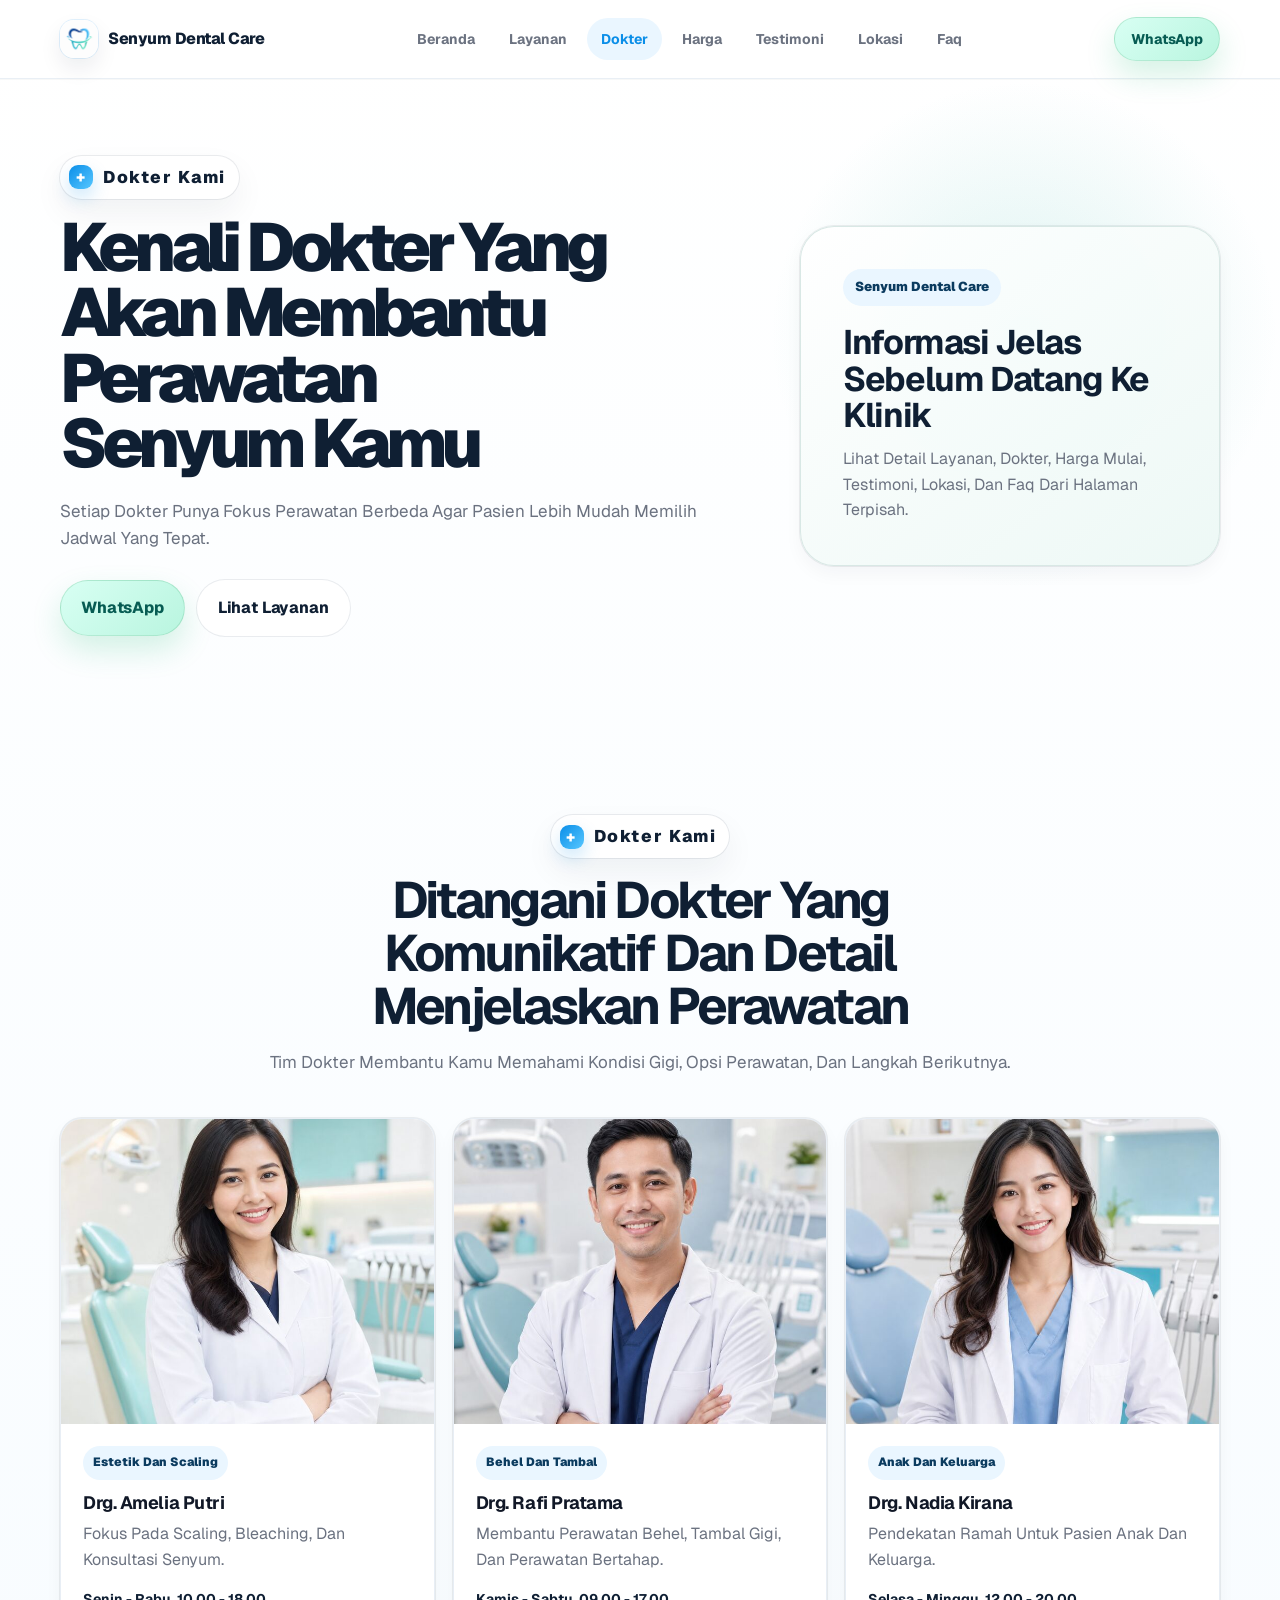
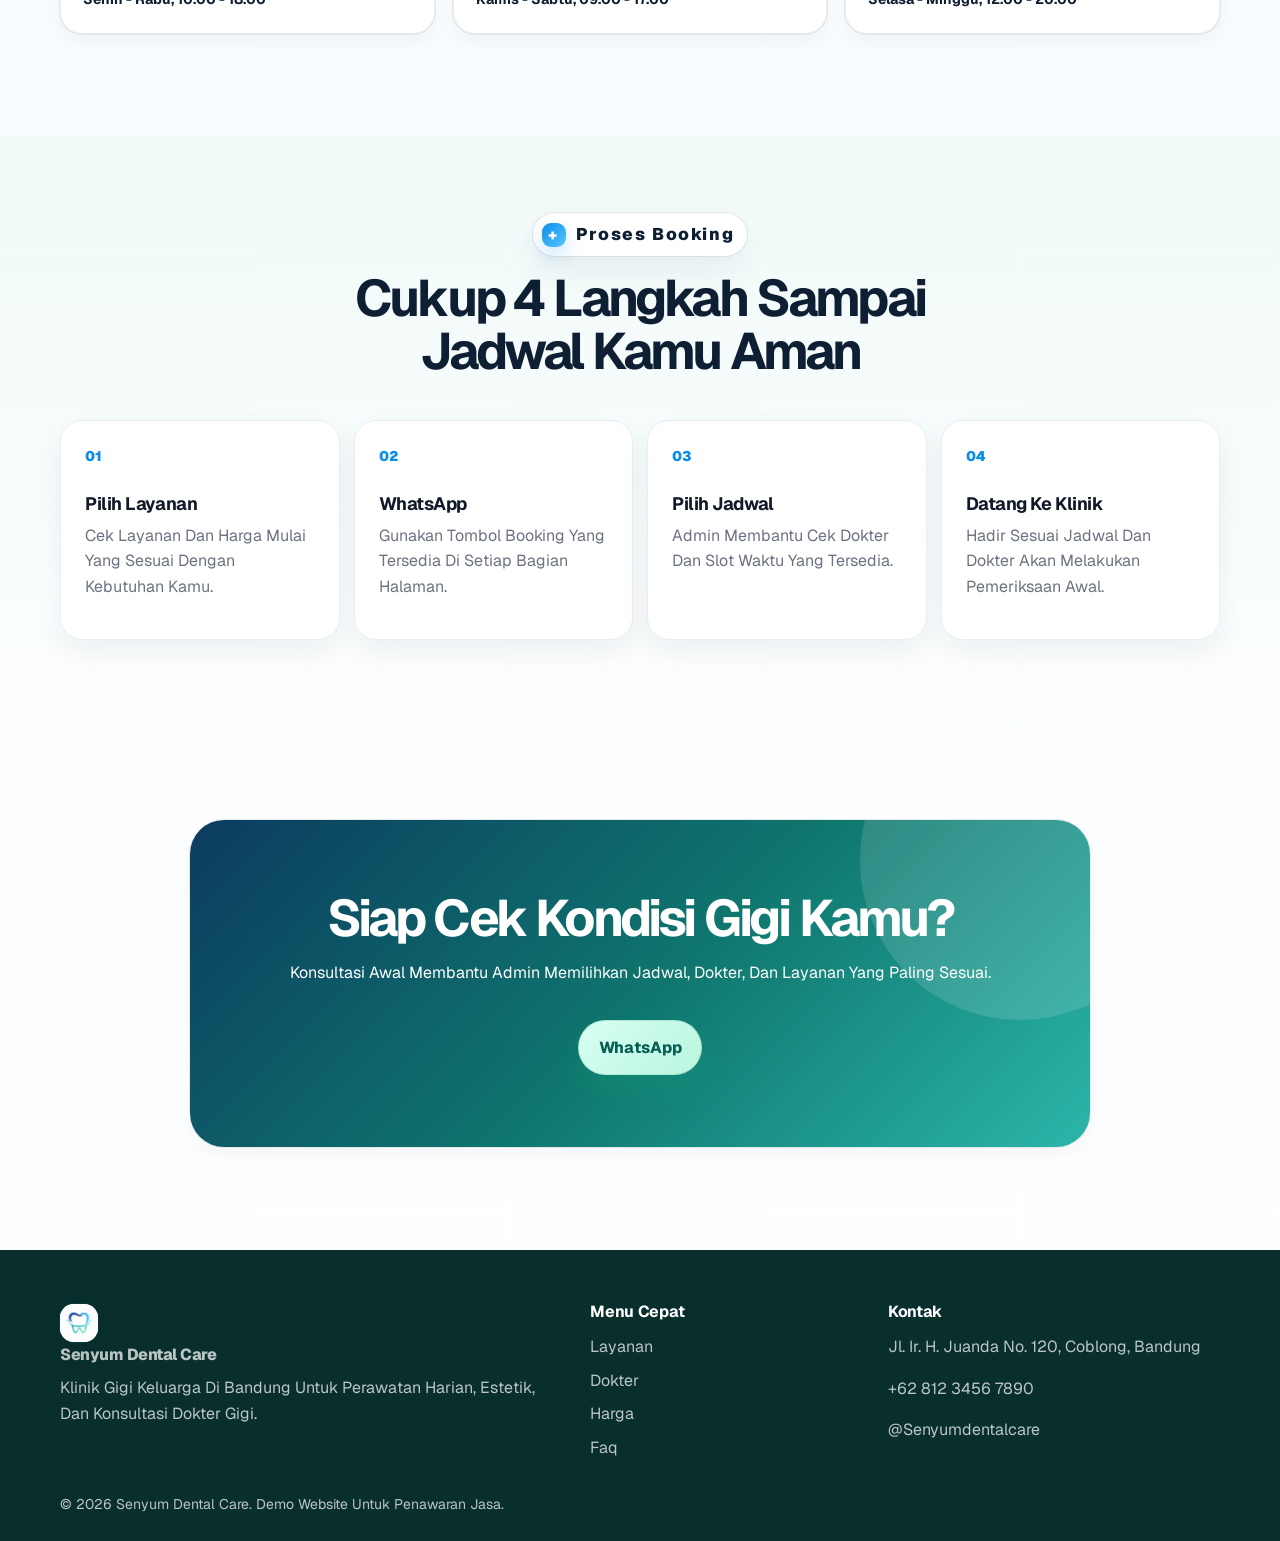
==== dokter/index.html @ 18bec3ab "Update CTA, pricing hero, location and favicon" ====
<!doctype html>
<html lang="id">
<head>
  <meta charset="utf-8">
  <meta name="viewport" content="width=device-width, initial-scale=1">
  <title>dokter gigi | senyum dental care bandung</title>
  <meta name="description" content="kenali tim dokter senyum dental care bandung beserta fokus perawatan dan jadwal praktik.">
  <meta name="theme-color" content="#0f766e">
  <link rel="icon" type="image/png" href="/assets/logo-dental-web.png">
  <link rel="apple-touch-icon" href="/assets/logo-dental-web.png">
  <meta property="og:type" content="website">
  <meta property="og:title" content="dokter gigi | senyum dental care bandung">
  <meta property="og:description" content="kenali tim dokter senyum dental care bandung beserta fokus perawatan dan jadwal praktik.">
  <meta property="og:image" content="/assets/hero-dental-web.jpg">
  <link rel="preconnect" href="https://fonts.googleapis.com">
  <link rel="preconnect" href="https://fonts.gstatic.com" crossorigin>
  <link href="https://fonts.googleapis.com/css2?family=Geist:wght@400;500;600;700;800;850&family=Manrope:wght@400;500;600;700;800&display=swap" rel="stylesheet">
  <link rel="stylesheet" href="/style.css?v=20260612-0930">
  <style id="mobile-footer-inline-fix">
    @media (max-width: 640px) {
      .site-footer { display: block !important; visibility: visible !important; opacity: 1 !important; position: relative !important; z-index: 5 !important; overflow: visible !important; background: #092f2d !important; color: #ffffff !important; padding: 42px 0 24px !important; border-radius: 24px 24px 0 0 !important; }
      .site-footer *, .site-footer *::before, .site-footer *::after { visibility: visible !important; opacity: 1 !important; }
      .site-footer .container { display: block !important; width: min(100% - 32px, var(--container)) !important; }
      .site-footer .footer-grid { display: grid !important; grid-template-columns: 1fr !important; gap: 24px !important; }
      .site-footer .footer-brand, .site-footer .brand { display: inline-flex !important; color: #ffffff !important; }
      .site-footer h2 { display: block !important; color: #ffffff !important; font-size: 15px !important; line-height: 1.25 !important; margin: 0 0 10px !important; }
      .site-footer p, .site-footer a { display: block !important; position: static !important; color: rgba(255,255,255,.78) !important; font-size: 15px !important; line-height: 1.55 !important; margin: 0 0 8px !important; }
      .site-footer .footer-bottom { display: block !important; margin-top: 20px !important; padding-top: 18px !important; border-top: 0 !important; }
    }
  </style>
</head>
<body>
  <a class="skip-link" href="#main">lewati ke konten utama</a>

  <header class="site-header" id="top">
    <nav class="nav container" aria-label="navigasi utama">
      <a class="brand" href="/" aria-label="senyum dental care beranda">
        <span class="brand-mark" aria-hidden="true"><img src="/assets/logo-dental-web.png" alt="" decoding="async"></span>
        <span>Senyum Dental Care</span>
      </a>

      <button class="nav-toggle" type="button" aria-label="buka menu" aria-expanded="false" aria-controls="nav-menu">
        <span></span>
        <span></span>
        <span></span>
      </button>

      <div class="nav-menu" id="nav-menu">
        <a href="/">beranda</a>
        <a href="/layanan/">layanan</a>
        <a href="/dokter/" aria-current="page">dokter</a>
        <a href="/harga/">harga</a>
        <a href="/testimoni/">testimoni</a>
        <a href="/lokasi/">lokasi</a>
        <a href="/faq/">faq</a>
      </div>

      <a class="btn btn-small btn-primary nav-cta js-whatsapp" href="#" aria-label="WhatsApp">WhatsApp</a>
    </nav>
  </header>

  <main id="main">
    <section class="page-hero section-pad-sm" aria-labelledby="page-title">
      <div class="container page-hero-grid">
        <div class="section-head left reveal">
          <p class="eyebrow">dokter kami</p>
          <h1 id="page-title">kenali dokter yang akan membantu perawatan senyum kamu</h1>
          <p>setiap dokter punya fokus perawatan berbeda agar pasien lebih mudah memilih jadwal yang tepat.</p>
          <div class="hero-actions">
            <a class="btn btn-primary js-whatsapp" href="#">WhatsApp</a>
            <a class="btn btn-ghost" href="/layanan/">lihat layanan</a>
          </div>
        </div>
        <div class="page-hero-card reveal">
          <span>Senyum Dental Care</span>
          <strong>informasi jelas sebelum datang ke klinik</strong>
          <p>lihat detail layanan, dokter, harga mulai, testimoni, lokasi, dan faq dari halaman terpisah.</p>
        </div>
      </div>
    </section>
    <section class="doctors section-pad" id="dokter" aria-labelledby="doctors-title">
      <div class="container">
        <div class="section-head reveal">
          <p class="eyebrow">dokter kami</p>
          <h2 id="doctors-title">ditangani dokter yang komunikatif dan detail menjelaskan perawatan</h2>
          <p>tim dokter membantu kamu memahami kondisi gigi, opsi perawatan, dan langkah berikutnya.</p>
        </div>
        <div class="doctor-grid">
          <article class="doctor-card reveal">
            <img src="/assets/doctor-amelia-web.jpg" loading="lazy" decoding="async" alt="avatar drg. amelia putri">
            <div>
              <span class="badge">estetik dan scaling</span>
              <h3>drg. amelia putri</h3>
              <p>fokus pada scaling, bleaching, dan konsultasi senyum.</p>
              <strong>senin - rabu, 10.00 - 18.00</strong>
            </div>
          </article>
          <article class="doctor-card reveal">
            <img src="/assets/doctor-rafi-web.jpg" loading="lazy" decoding="async" alt="avatar drg. rafi pratama">
            <div>
              <span class="badge">behel dan tambal</span>
              <h3>drg. rafi pratama</h3>
              <p>membantu perawatan behel, tambal gigi, dan perawatan bertahap.</p>
              <strong>kamis - sabtu, 09.00 - 17.00</strong>
            </div>
          </article>
          <article class="doctor-card reveal">
            <img src="/assets/doctor-nadia-web.jpg" loading="lazy" decoding="async" alt="avatar drg. nadia kirana">
            <div>
              <span class="badge">anak dan keluarga</span>
              <h3>drg. nadia kirana</h3>
              <p>pendekatan ramah untuk pasien anak dan keluarga.</p>
              <strong>selasa - minggu, 12.00 - 20.00</strong>
            </div>
          </article>
        </div>
      </div>
    </section>
    <section class="steps section-pad-sm" aria-labelledby="steps-title">
      <div class="container">
        <div class="section-head reveal">
          <p class="eyebrow">proses booking</p>
          <h2 id="steps-title">cukup 4 langkah sampai jadwal kamu aman</h2>
        </div>
        <div class="step-grid">
          <article class="step-card reveal"><span>01</span><h3>pilih layanan</h3><p>cek layanan dan harga mulai yang sesuai dengan kebutuhan kamu.</p></article>
          <article class="step-card reveal"><span>02</span><h3>WhatsApp</h3><p>gunakan tombol booking yang tersedia di setiap bagian halaman.</p></article>
          <article class="step-card reveal"><span>03</span><h3>pilih jadwal</h3><p>admin membantu cek dokter dan slot waktu yang tersedia.</p></article>
          <article class="step-card reveal"><span>04</span><h3>datang ke klinik</h3><p>hadir sesuai jadwal dan dokter akan melakukan pemeriksaan awal.</p></article>
        </div>
      </div>
    </section>
    <section class="final-cta section-pad" aria-labelledby="final-title">
      <div class="container final-card reveal">
        <p class="eyebrow">Konsultasi Awal</p>
        <h2 id="final-title">siap cek kondisi gigi kamu?</h2>
        <p>Konsultasi awal membantu admin memilihkan jadwal, dokter, dan layanan yang paling sesuai.</p>
        <a class="btn btn-primary js-whatsapp" href="#">WhatsApp</a>
      </div>
    </section>
  </main>

  <footer class="site-footer">
    <div class="container footer-grid">
      <div>
        <a class="brand footer-brand" href="/"><span class="brand-mark" aria-hidden="true"><img src="/assets/logo-dental-web.png" alt="" decoding="async"></span><span>Senyum Dental Care</span></a>
        <p>klinik gigi keluarga di bandung untuk perawatan harian, estetik, dan konsultasi dokter gigi.</p>
      </div>
      <div>
        <h2>menu cepat</h2>
        <a href="/layanan/">layanan</a>
        <a href="/dokter/">dokter</a>
        <a href="/harga/">harga</a>
        <a href="/faq/">faq</a>
      </div>
      <div>
        <h2>kontak</h2>
        <p>Jl. Ir. H. Juanda No. 120, Coblong, Bandung</p>
        <p>+62 812 3456 7890</p>
        <p>@senyumdentalcare</p>
      </div>
    </div>
    <div class="container footer-bottom">
      <p>© 2026 senyum dental care. demo website untuk penawaran jasa.</p>
    </div>
  </footer>

  <a class="sticky-whatsapp js-whatsapp" href="#" aria-label="WhatsApp">
    <span>WA</span>
    <strong>WhatsApp</strong>
  </a>

  <script src="/script.js?v=20260612-0930"></script>
</body>
</html>
---- style.css ----
:root {
  --font: "geist", "manrope", ui-sans-serif, system-ui, -apple-system, blinkmacsystemfont, "segoe ui", sans-serif;
  --bg: #f7fbfa;
  --surface: #ffffff;
  --surface-soft: #ecf8f5;
  --ink: #102a2b;
  --muted: #5f7476;
  --line: #d7e7e4;
  --primary: #0f766e;
  --primary-dark: #0a4f49;
  --primary-soft: #d9f7ef;
  --navy: #11324d;
  --accent: #25d366;
  --accent-dark: #128c43;
  --warning: #f2b84b;
  --radius-sm: 14px;
  --radius-md: 22px;
  --radius-lg: 34px;
  --shadow-sm: 0 12px 30px rgba(15, 118, 110, .08);
  --shadow-md: 0 22px 60px rgba(17, 50, 77, .14);
  --container: 1160px;
  --section: clamp(72px, 8vw, 128px);
  --section-sm: clamp(54px, 6vw, 88px);
}

* { box-sizing: border-box; }
html {
  scroll-behavior: smooth;
  scroll-padding-top: 92px;
  -webkit-tap-highlight-color: transparent;
}
body {
  margin: 0;
  font-family: var(--font);
  background:
    radial-gradient(circle at top left, rgba(217, 247, 239, .8), transparent 34rem),
    linear-gradient(180deg, #fbfffe 0%, var(--bg) 42%, #ffffff 100%);
  color: var(--ink);
  line-height: 1.6;
  text-rendering: optimizelegibility;
  -webkit-font-smoothing: antialiased;
  -moz-osx-font-smoothing: grayscale;
}
body.menu-open { overflow: hidden; }
img, svg { display: block; max-width: 100%; }
a { color: inherit; text-decoration: none; }
button, input { font: inherit; }
a,
button,
[role="button"] {
  -webkit-tap-highlight-color: transparent;
  touch-action: manipulation;
}
.container { width: min(100% - 32px, var(--container)); margin-inline: auto; }
.section-pad { padding-block: var(--section); }
.section-pad-sm { padding-block: var(--section-sm); }
.skip-link {
  position: fixed;
  left: 16px;
  top: -100px;
  z-index: 999;
  background: var(--ink);
  color: white;
  padding: 10px 14px;
  border-radius: 999px;
  transition: top .2s ease;
}
.skip-link:focus { top: 16px; }

.site-header {
  position: sticky;
  top: 0;
  z-index: 100;
  backdrop-filter: blur(18px);
  background: rgba(255, 255, 255, .78);
  border-bottom: 1px solid rgba(215, 231, 228, .8);
}
.nav {
  min-height: 78px;
  display: flex;
  align-items: center;
  justify-content: space-between;
  gap: 20px;
}
.brand {
  display: inline-flex;
  align-items: center;
  gap: 10px;
  font-weight: 800;
  letter-spacing: -.03em;
  color: var(--primary-dark);
  white-space: nowrap;
}
.brand-mark {
  width: 38px;
  height: 38px;
  display: grid;
  place-items: center;
  border-radius: 14px;
  color: white;
  background: linear-gradient(145deg, var(--primary), #58c5ba);
  box-shadow: 0 12px 24px rgba(15, 118, 110, .18);
}
.nav-menu {
  display: flex;
  align-items: center;
  justify-content: center;
  gap: 6px;
  padding: 6px;
  border: 1px solid var(--line);
  border-radius: 999px;
  background: rgba(255, 255, 255, .74);
}
.nav-menu a {
  padding: 10px 14px;
  border-radius: 999px;
  color: var(--muted);
  font-size: 14px;
  font-weight: 700;
  transition: color .2s ease, background .2s ease;
}
.nav-menu a:hover,
.nav-menu a:focus-visible,
.nav-menu a.is-active { color: var(--primary-dark); background: var(--primary-soft); }
.nav-menu a,
.btn,
.brand,
.service-card h3,
.problem-list h3,
.step-card h3,
.doctor-card h3,
.testimonial-card strong,
.faq-item button,
.site-footer h2,
.site-footer a,
.sticky-whatsapp {
  text-transform: capitalize;
}
.nav-toggle { display: none; }
.nav-toggle span {
  display: block;
  transform-origin: center;
}

.btn {
  min-height: 48px;
  display: inline-flex;
  align-items: center;
  justify-content: center;
  gap: 10px;
  padding: 14px 20px;
  border-radius: 999px;
  border: 1px solid transparent;
  font-weight: 800;
  letter-spacing: -.01em;
  cursor: pointer;
  transition: transform .2s ease, box-shadow .2s ease, background .2s ease, border-color .2s ease;
}
.btn:hover { transform: translatey(-2px); }
.btn:focus-visible,
.nav-toggle:focus-visible,
.faq-item button:focus-visible { outline: 3px solid rgba(37, 211, 102, .35); outline-offset: 3px; }
.btn-primary { color: white; background: linear-gradient(135deg, var(--accent), var(--accent-dark)); box-shadow: 0 16px 34px rgba(37, 211, 102, .25); }
.btn-primary:hover { box-shadow: 0 20px 44px rgba(37, 211, 102, .32); }
.btn-ghost { border-color: var(--line); background: rgba(255, 255, 255, .78); color: var(--primary-dark); }
.btn-small { min-height: 42px; padding: 10px 16px; font-size: 14px; }

.hero { position: relative; overflow: hidden; padding-top: clamp(56px, 7vw, 96px); }
.hero::before {
  content: "";
  position: absolute;
  inset: 8% auto auto 50%;
  width: 42rem;
  height: 42rem;
  transform: translatex(-10%);
  background: radial-gradient(circle, rgba(88, 197, 186, .24), transparent 68%);
  pointer-events: none;
}
.hero-grid {
  display: grid;
  grid-template-columns: minmax(0, 1.03fr) minmax(320px, .97fr);
  align-items: center;
  gap: clamp(36px, 6vw, 86px);
}
.eyebrow {
  margin: 0 0 16px;
  display: inline-flex;
  align-items: center;
  gap: 10px;
  width: fit-content;
  padding: 8px 13px 8px 9px;
  color: var(--primary-dark);
  font-size: 12px;
  font-weight: 850;
  text-transform: capitalize;
  letter-spacing: .095em;
  border: 1px solid rgba(34, 103, 112, .14);
  border-radius: 999px;
  background: linear-gradient(135deg, rgba(255, 255, 255, .86), rgba(226, 247, 248, .72));
  box-shadow: 0 16px 34px rgba(19, 58, 66, .08), inset 0 1px 0 rgba(255, 255, 255, .9);
  backdrop-filter: blur(10px);
}
.eyebrow::before {
  content: "✦";
  display: grid;
  place-items: center;
  width: 24px;
  height: 24px;
  flex: 0 0 24px;
  border-radius: 9px;
  color: #ffffff;
  font-size: 12px;
  line-height: 1;
  background: linear-gradient(135deg, #2b6f82, #55c5c6);
  box-shadow: 0 8px 18px rgba(43, 111, 130, .22);
}
h1, h2, h3, p { margin-top: 0; }
h1 {
  max-width: 860px;
  margin-bottom: 22px;
  font-size: clamp(42px, 7vw, 78px);
  line-height: .96;
  letter-spacing: -.075em;
  text-wrap: balance;
  color: var(--navy);
}
h2 {
  margin-bottom: 16px;
  color: var(--navy);
  font-size: clamp(30px, 4vw, 52px);
  line-height: 1.03;
  letter-spacing: -.055em;
  text-wrap: balance;
}
h3 { margin-bottom: 8px; font-size: 18px; line-height: 1.2; letter-spacing: -.025em; color: var(--ink); }
p { color: var(--muted); }
.hero-lead { max-width: 680px; font-size: clamp(17px, 2vw, 20px); color: #4a6365; }
.hero-actions { display: flex; flex-wrap: wrap; gap: 12px; margin-top: 28px; }
.trust-row {
  display: grid;
  grid-template-columns: repeat(3, minmax(0, 1fr));
  gap: 12px;
  margin-top: 34px;
  max-width: 620px;
}
.trust-row div {
  padding: 18px;
  border: 1px solid var(--line);
  border-radius: var(--radius-md);
  background: rgba(255, 255, 255, .75);
  box-shadow: var(--shadow-sm);
}
.trust-row strong { display: block; color: var(--navy); font-size: 20px; letter-spacing: -.04em; }
.trust-row span { color: var(--muted); font-size: 13px; font-weight: 700; }
.hero-panel { position: relative; min-height: 530px; }
.hero-card {
  position: relative;
  overflow: hidden;
  border: 1px solid rgba(215, 231, 228, .9);
  border-radius: 42px;
  background: linear-gradient(180deg, white, #eefbf8);
  box-shadow: var(--shadow-md);
}
.hero-card::after {
  content: "";
  position: absolute;
  inset: auto 0 0;
  height: 38%;
  background: linear-gradient(180deg, transparent, rgba(7, 38, 50, .26));
  pointer-events: none;
}
.hero-image {
  display: block;
  width: 100%;
  min-height: 470px;
  object-fit: cover;
  object-position: center top;
}
.schedule-card {
  position: absolute;
  left: 24px;
  right: 24px;
  bottom: 24px;
  display: flex;
  align-items: center;
  justify-content: space-between;
  gap: 14px;
  padding: 18px;
  border: 1px solid rgba(255,255,255,.72);
  border-radius: 24px;
  background: rgba(255, 255, 255, .86);
  backdrop-filter: blur(16px);
  box-shadow: var(--shadow-sm);
}
.mini-label { display: block; color: var(--muted); font-size: 12px; font-weight: 800; letter-spacing: .08em; text-transform: lowercase; }
.schedule-card strong { color: var(--navy); }
.mini-link { color: var(--primary); font-weight: 800; white-space: nowrap; }
.floating-note {
  position: absolute;
  width: max-content;
  padding: 14px 16px;
  border: 1px solid rgba(255, 255, 255, .8);
  border-radius: 18px;
  background: rgba(255, 255, 255, .9);
  box-shadow: var(--shadow-md);
  backdrop-filter: blur(12px);
}
.floating-note span { display: block; color: var(--muted); font-size: 12px; font-weight: 800; }
.floating-note strong { color: var(--primary-dark); font-size: 18px; letter-spacing: -.03em; }
.note-a { top: 28px; left: -18px; }
.note-b { right: -8px; bottom: 190px; }

.page-hero {
  position: relative;
  overflow: hidden;
  padding-top: clamp(44px, 6vw, 82px);
}
.page-hero::before {
  content: "";
  position: absolute;
  inset: 0 0 auto auto;
  width: min(42vw, 32rem);
  height: min(42vw, 32rem);
  background: radial-gradient(circle, rgba(88, 197, 186, .2), transparent 70%);
  pointer-events: none;
}
.page-hero-grid {
  display: grid;
  grid-template-columns: minmax(0, 1fr) minmax(280px, 420px);
  gap: clamp(24px, 5vw, 70px);
  align-items: center;
}
.page-hero .section-head { margin-bottom: 0; }
.page-hero h1 {
  max-width: 820px;
  font-size: clamp(40px, 6vw, 68px);
}
.page-hero-card {
  position: relative;
  padding: clamp(26px, 4vw, 42px);
  border: 1px solid rgba(215, 231, 228, .95);
  border-radius: var(--radius-lg);
  background: linear-gradient(145deg, rgba(255,255,255,.94), rgba(236,248,245,.94));
  box-shadow: var(--shadow-md);
}
.page-hero-card span {
  display: inline-flex;
  margin-bottom: 18px;
  padding: 8px 12px;
  border-radius: 999px;
  background: var(--primary-soft);
  color: var(--primary-dark);
  font-size: 13px;
  font-weight: 900;
}
.page-hero-card strong {
  display: block;
  margin-bottom: 12px;
  color: var(--navy);
  font-size: clamp(24px, 3vw, 34px);
  line-height: 1.08;
  letter-spacing: -.04em;
}
.page-hero-card p { margin-bottom: 0; }

.section-head { max-width: 760px; margin-inline: auto; margin-bottom: 42px; text-align: center; }
.section-head.left { margin-inline: 0; text-align: left; }
.section-head p { font-size: 17px; }
.split-grid, .faq-grid, .location-grid {
  display: grid;
  grid-template-columns: minmax(0, .9fr) minmax(320px, 1.1fr);
  gap: clamp(28px, 5vw, 72px);
  align-items: start;
}
.problem-list { display: grid; gap: 14px; }
.problem-list article {
  display: flex;
  gap: 16px;
  padding: 22px;
  border: 1px solid var(--line);
  border-radius: var(--radius-md);
  background: white;
  box-shadow: var(--shadow-sm);
}
.check {
  flex: 0 0 auto;
  width: 28px;
  height: 28px;
  border-radius: 999px;
  background: var(--primary-soft);
  position: relative;
}
.check::after {
  content: "";
  position: absolute;
  left: 9px;
  top: 7px;
  width: 8px;
  height: 12px;
  border-right: 3px solid var(--primary);
  border-bottom: 3px solid var(--primary);
  transform: rotate(42deg);
}

.service-grid { display: grid; grid-template-columns: repeat(3, minmax(0, 1fr)); gap: 18px; }
.service-card, .doctor-card, .step-card, .testimonial-card {
  border: 1px solid var(--line);
  background: rgba(255, 255, 255, .9);
  box-shadow: var(--shadow-sm);
}
.service-card {
  min-height: 244px;
  display: flex;
  flex-direction: column;
  padding: 24px;
  border-radius: var(--radius-md);
  transition: transform .2s ease, box-shadow .2s ease, border-color .2s ease;
}
.service-card:hover { transform: translatey(-4px); border-color: rgba(15,118,110,.28); box-shadow: var(--shadow-md); }
.service-icon {
  width: 48px;
  height: 48px;
  display: grid;
  place-items: center;
  margin-bottom: 18px;
  border-radius: 18px;
  background: linear-gradient(145deg, #e9fbf6, #d5f4ee);
  color: var(--primary-dark);
  font-size: 12px;
  font-weight: 900;
  letter-spacing: .08em;
  text-transform: uppercase;
}
.service-card p { margin-bottom: 20px; }
.card-bottom { margin-top: auto; display: flex; justify-content: space-between; gap: 14px; align-items: center; }
.card-bottom span { color: var(--navy); font-size: 14px; font-weight: 800; }
.card-bottom a { color: var(--primary); font-size: 14px; font-weight: 900; }

.pricing-shell {
  padding: clamp(24px, 5vw, 50px);
  border: 1px solid var(--line);
  border-radius: var(--radius-lg);
  background: linear-gradient(135deg, #ffffff, #edf9f6);
  box-shadow: var(--shadow-md);
}
.price-list { display: grid; grid-template-columns: repeat(3, minmax(0, 1fr)); gap: 12px; }
.price-list div {
  padding: 20px;
  border: 1px solid rgba(215, 231, 228, .9);
  border-radius: 18px;
  background: white;
}
.price-list span { display: block; color: var(--muted); font-size: 13px; font-weight: 800; }
.price-list strong { color: var(--primary-dark); font-size: 22px; letter-spacing: -.04em; }
.price-note { margin: 18px 0 0; font-size: 14px; font-weight: 700; color: #6d6260; }

.doctor-grid { display: grid; grid-template-columns: repeat(3, minmax(0, 1fr)); gap: 18px; }
.doctor-card {
  overflow: hidden;
  border-radius: var(--radius-md);
  background: white;
}
.doctor-card img { width: 100%; aspect-ratio: 1 / .82; object-fit: cover; background: var(--surface-soft); }
.doctor-card div { padding: 22px; }
.badge {
  display: inline-flex;
  margin-bottom: 12px;
  padding: 7px 10px;
  border-radius: 999px;
  color: var(--primary-dark);
  background: var(--primary-soft);
  font-size: 12px;
  font-weight: 900;
}
.doctor-card strong { display: block; color: var(--navy); font-size: 14px; }

.steps { background: linear-gradient(180deg, rgba(236, 248, 245, .6), rgba(255,255,255,.4)); }
.step-grid { display: grid; grid-template-columns: repeat(4, minmax(0, 1fr)); gap: 14px; }
.step-card { padding: 24px; border-radius: var(--radius-md); background: white; }
.step-card span { display: block; margin-bottom: 26px; color: var(--primary); font-weight: 900; font-size: 14px; }

.testimonial-grid { columns: 3 260px; column-gap: 18px; }
.testimonial-card {
  display: inline-block;
  width: 100%;
  margin: 0 0 18px;
  padding: 24px;
  border-radius: var(--radius-md);
  background: white;
  break-inside: avoid;
}
.testimonial-card p { color: #334b4d; font-size: 16px; }
.testimonial-card strong { color: var(--primary-dark); }

.promo-card, .final-card {
  overflow: hidden;
  position: relative;
  border-radius: var(--radius-lg);
  background: linear-gradient(135deg, var(--primary-dark), #0f766e 52%, #2bb6a9);
  color: white;
  box-shadow: var(--shadow-md);
}
.promo-card {
  display: flex;
  justify-content: space-between;
  align-items: center;
  gap: 24px;
  padding: clamp(26px, 5vw, 54px);
}
.promo-card::after, .final-card::after {
  content: "";
  position: absolute;
  right: -90px;
  top: -120px;
  width: 320px;
  height: 320px;
  border-radius: 999px;
  background: rgba(255, 255, 255, .13);
}
.promo-card h2, .promo-card p, .final-card h2, .final-card p { color: white; }
.promo-card .eyebrow, .final-card .eyebrow { color: #d8fff5; }
.promo-card .eyebrow::before, .final-card .eyebrow::before { background: white; box-shadow: 0 0 0 6px rgba(255,255,255,.18); }

.contact-list { display: grid; gap: 12px; margin-top: 26px; }
.contact-list p {
  display: grid;
  grid-template-columns: 130px 1fr;
  gap: 12px;
  margin: 0;
  padding: 16px 0;
  border-bottom: 1px solid var(--line);
}
.contact-list strong { color: var(--navy); }
.contact-list span { color: var(--muted); }
.map-card {
  overflow: hidden;
  min-height: 470px;
  border: 1px solid var(--line);
  border-radius: var(--radius-lg);
  background: white;
  box-shadow: var(--shadow-md);
}
.map-topbar { display: flex; gap: 8px; padding: 18px; border-bottom: 1px solid var(--line); }
.map-topbar span { width: 10px; height: 10px; border-radius: 999px; background: var(--line); }
.map-canvas {
  position: relative;
  height: 410px;
  background:
    linear-gradient(90deg, rgba(15,118,110,.06) 1px, transparent 1px),
    linear-gradient(0deg, rgba(15,118,110,.06) 1px, transparent 1px),
    radial-gradient(circle at 50% 46%, rgba(37,211,102,.18), transparent 13rem),
    #f4faf8;
  background-size: 42px 42px, 42px 42px, auto, auto;
}
.map-canvas::before,
.map-canvas::after {
  content: "";
  position: absolute;
  background: rgba(15, 118, 110, .22);
  border-radius: 999px;
}
.map-canvas::before { left: 12%; right: 14%; top: 44%; height: 18px; transform: rotate(-8deg); }
.map-canvas::after { left: 44%; top: 8%; bottom: 12%; width: 18px; transform: rotate(15deg); }
.map-pin {
  position: absolute;
  left: 50%;
  top: 43%;
  width: 30px;
  height: 30px;
  transform: translate(-50%, -50%) rotate(45deg);
  border-radius: 50% 50% 50% 4px;
  background: var(--accent);
  box-shadow: 0 14px 30px rgba(18, 140, 67, .3);
  z-index: 2;
}
.map-label {
  position: absolute;
  left: 50%;
  top: calc(43% + 28px);
  transform: translatex(-50%);
  width: min(82%, 320px);
  padding: 16px;
  border-radius: 18px;
  background: rgba(255,255,255,.9);
  box-shadow: var(--shadow-sm);
  text-align: center;
  z-index: 3;
}
.map-label strong { display: block; color: var(--navy); }
.map-label small { color: var(--muted); }

.faq-list { display: grid; gap: 12px; }
.faq-item {
  border: 1px solid var(--line);
  border-radius: 18px;
  background: white;
  box-shadow: var(--shadow-sm);
  overflow: hidden;
}
.faq-item button {
  width: 100%;
  min-height: 64px;
  display: flex;
  align-items: center;
  justify-content: space-between;
  gap: 16px;
  padding: 18px 20px;
  border: 0;
  background: transparent;
  color: var(--navy);
  font-weight: 900;
  text-align: left;
  cursor: pointer;
}
.faq-item button span {
  position: relative;
  width: 24px;
  height: 24px;
  border-radius: 999px;
  background: var(--primary-soft);
  flex: 0 0 auto;
}
.faq-item button span::before,
.faq-item button span::after {
  content: "";
  position: absolute;
  left: 7px;
  top: 11px;
  width: 10px;
  height: 2px;
  background: var(--primary);
  transition: transform .2s ease;
}
.faq-item button span::after { transform: rotate(90deg); }
.faq-item.is-open button span::after { transform: rotate(0deg); }
.faq-answer {
  max-height: 0;
  overflow: hidden;
  transition: max-height .25s ease;
}
.faq-answer p { margin: 0; padding: 0 20px 20px; }

.final-card { max-width: 900px; margin-inline: auto; padding: clamp(32px, 7vw, 72px); text-align: center; }
.final-card .eyebrow { justify-content: center; }
.final-card .btn { margin-top: 18px; }
.final-card > .eyebrow {
  display: none !important;
}
.promo-card .eyebrow {
  display: none !important;
}

.site-footer { padding: 54px 0 26px; background: #092f2d; color: white; }
.footer-grid { display: grid; grid-template-columns: 1.5fr .8fr 1fr; gap: 32px; }
.footer-brand { color: white; margin-bottom: 16px; }
.site-footer p, .site-footer a { color: rgba(255,255,255,.72); }
.site-footer h2 { color: white; font-size: 16px; letter-spacing: -.02em; margin-bottom: 14px; }
.site-footer a { display: block; margin-bottom: 8px; }
.site-footer a:hover { color: white; }
.footer-bottom { margin-top: 34px; padding-top: 22px; border-top: 1px solid rgba(255,255,255,.14); }
.footer-bottom p { margin: 0; font-size: 14px; }

.sticky-whatsapp {
  position: fixed;
  right: 18px;
  bottom: 18px;
  z-index: 90;
  display: inline-flex;
  align-items: center;
  gap: 10px;
  min-height: 54px;
  padding: 10px 16px 10px 10px;
  border-radius: 999px;
  color: white;
  background: linear-gradient(135deg, var(--accent), var(--accent-dark));
  box-shadow: 0 18px 40px rgba(18, 140, 67, .36);
  font-weight: 900;
}
.sticky-whatsapp span {
  width: 34px;
  height: 34px;
  display: grid;
  place-items: center;
  border-radius: 999px;
  background: rgba(255,255,255,.2);
  font-size: 12px;
}

.reveal { opacity: 1; transform: none; }
.reveal.is-visible { opacity: 1; transform: none; }

@media (max-width: 980px) {
  .nav-cta { display: none; }
  .nav-toggle {
    width: 46px;
    height: 46px;
    display: inline-grid;
    place-items: center;
    gap: 4px;
    border: 1px solid var(--line);
    border-radius: 16px;
    background: white;
    cursor: pointer;
  }
  .nav-toggle span { width: 18px; height: 2px; background: var(--primary-dark); border-radius: 999px; transition: transform .2s ease, opacity .2s ease; }
  .nav-toggle[aria-expanded="true"] span:nth-child(1) { transform: translatey(6px) rotate(45deg); }
  .nav-toggle[aria-expanded="true"] span:nth-child(2) { opacity: 0; }
  .nav-toggle[aria-expanded="true"] span:nth-child(3) { transform: translatey(-6px) rotate(-45deg); }
  .nav-menu {
    position: fixed;
    inset: 78px 16px auto;
    display: grid;
    gap: 6px;
    padding: 12px;
    border-radius: 24px;
    background: rgba(255,255,255,.96);
    box-shadow: var(--shadow-md);
    transform: translatey(-16px);
    opacity: 0;
    pointer-events: none;
    transition: opacity .2s ease, transform .2s ease;
  }
  .nav-menu.is-open { opacity: 1; pointer-events: auto; transform: translatey(0); }
  .nav-menu a { padding: 14px 16px; }
  .hero-grid, .split-grid, .faq-grid, .location-grid, .page-hero-grid { grid-template-columns: 1fr; }
  .hero-panel { min-height: auto; }
  .service-grid, .doctor-grid { grid-template-columns: repeat(2, minmax(0, 1fr)); }
  .step-grid { grid-template-columns: repeat(2, minmax(0, 1fr)); }
  .price-list { grid-template-columns: repeat(2, minmax(0, 1fr)); }
  .promo-card { align-items: flex-start; flex-direction: column; }
  .footer-grid { grid-template-columns: 1fr 1fr; }
}

@media (max-width: 640px) {
  .container { width: min(100% - 24px, var(--container)); }
  .nav { min-height: 70px; }
  .brand { font-size: 14px; }
  .brand-mark { width: 34px; height: 34px; border-radius: 12px; }
  .nav-menu { inset: 70px 12px auto; }
  .hero { padding-top: 42px; }
  h1 { font-size: clamp(38px, 13vw, 54px); }
  h2 { font-size: clamp(28px, 9vw, 38px); }
  .hero-actions .btn { width: 100%; }
  .trust-row { grid-template-columns: 1fr; }
  .hero-card { border-radius: 30px; }
  .hero-image { min-height: 350px; object-position: center top; }
  .schedule-card { position: static; margin: -72px 14px 14px; flex-direction: column; align-items: flex-start; }
  .floating-note { display: none; }
  .service-grid, .doctor-grid, .step-grid, .price-list { grid-template-columns: 1fr; }
  .service-card { min-height: auto; }
  .card-bottom { align-items: flex-start; flex-direction: column; }
  .contact-list p { grid-template-columns: 1fr; gap: 2px; }
  .map-card { min-height: 370px; }
  .map-canvas { height: 315px; }
  .footer-grid { grid-template-columns: 1fr; }
  .sticky-whatsapp { right: 12px; bottom: 12px; }
  .sticky-whatsapp strong { display: none; }
}

@media (prefers-reduced-motion: reduce) {
  *, *::before, *::after { animation-duration: .001ms !important; scroll-behavior: auto !important; transition-duration: .001ms !important; }
  .reveal { opacity: 1; transform: none; }
}

/* clean minimal refresh inspired by the reference: less noise, more white space, black/blue focus */
:root {
  --bg: #ffffff;
  --surface-soft: #f6fbff;
  --ink: #111827;
  --muted: #6b7280;
  --line: #e8eef5;
  --primary: #0a8ee8;
  --primary-dark: #0b3b5f;
  --primary-soft: #eaf6ff;
  --navy: #0f1f33;
  --accent: #16b86f;
  --accent-dark: #0c9f5a;
  --shadow-sm: 0 12px 28px rgba(15, 31, 51, .06);
  --shadow-md: 0 24px 60px rgba(15, 31, 51, .10);
}
body {
  background: linear-gradient(180deg, #ffffff 0%, #f8fcff 54%, #ffffff 100%);
}
.site-header {
  background: rgba(255, 255, 255, .92);
  border-bottom: 1px solid rgba(232, 238, 245, .92);
  box-shadow: 0 1px 0 rgba(15, 31, 51, .03);
}
.brand { color: var(--navy); }
.brand-mark {
  background: linear-gradient(135deg, #0a8ee8, #5cc8ff);
  box-shadow: 0 12px 26px rgba(10, 142, 232, .16);
}
.nav-menu {
  border: 0;
  background: transparent;
  padding: 0;
}
.nav-menu a:hover,
.nav-menu a:focus-visible,
.nav-menu a.is-active {
  color: var(--primary);
  background: var(--primary-soft);
}
.btn { font-weight: 760; }
.btn-primary {
  color: #ffffff;
  background: #171717;
  border-color: #171717;
  box-shadow: 0 18px 40px rgba(17, 17, 17, .16);
}
.btn-primary:hover { box-shadow: 0 22px 46px rgba(17, 17, 17, .20); }
.btn-ghost {
  color: var(--navy);
  background: #ffffff;
  border-color: transparent;
  box-shadow: 0 0 0 1px rgba(15, 31, 51, .08);
}
.hero { padding-top: clamp(54px, 7vw, 92px); }
.hero::before {
  inset: -10% auto auto 50%;
  background: radial-gradient(circle, rgba(10, 142, 232, .10), transparent 68%);
}
.eyebrow {
  color: #0f1f33;
  background: #ffffff;
  border: 0;
  box-shadow: 0 0 0 1px rgba(15, 31, 51, .08), 0 14px 32px rgba(15, 31, 51, .06);
}
.eyebrow::before {
  background: linear-gradient(135deg, #0a8ee8, #57c7ff);
  box-shadow: 0 8px 18px rgba(10, 142, 232, .18);
}
h1 {
  color: var(--navy);
  font-weight: 850;
  letter-spacing: -.085em;
}
.text-accent { color: #1e9bff; }
.hero-lead {
  color: #65727f;
  font-size: clamp(18px, 2vw, 22px);
  line-height: 1.72;
}
.trust-row {
  border-color: rgba(232, 238, 245, .95);
  background: #ffffff;
  box-shadow: 0 0 0 1px rgba(15, 31, 51, .04);
}
.hero-card {
  border: 0;
  background: #ffffff;
  box-shadow: 0 0 0 1px rgba(15, 31, 51, .08), 0 24px 58px rgba(15, 31, 51, .10);
}
.schedule-card {
  border: 0;
  background: rgba(255, 255, 255, .92);
  box-shadow: 0 0 0 1px rgba(15, 31, 51, .08), 0 16px 36px rgba(15, 31, 51, .10);
}
.floating-note,
.sticky-whatsapp {
  display: none;
}

@media (max-width: 640px) {
  body {
    background: #ffffff;
  }
  .container { width: min(100% - 40px, var(--container)); }
  .site-header {
    position: sticky;
    background: #ffffff;
  }
  .nav {
    min-height: 96px;
    align-items: center;
  }
  .brand {
    gap: 12px;
    font-size: 16px;
    font-weight: 850;
  }
  .brand-mark {
    width: 44px;
    height: 44px;
    border-radius: 14px;
  }
  .nav-toggle {
    width: 54px;
    height: 54px;
    border: 0;
    border-radius: 18px;
    background: #ffffff;
    box-shadow: 0 0 0 1px rgba(15, 31, 51, .10);
  }
  .nav-toggle span {
    width: 24px;
    height: 2.5px;
    background: var(--navy);
  }
  .nav-menu {
    inset: 88px 20px auto;
    border: 0;
    border-radius: 24px;
    box-shadow: 0 0 0 1px rgba(15, 31, 51, .08), 0 24px 56px rgba(15, 31, 51, .12);
  }
  .hero {
    padding-top: 72px;
    text-align: center;
  }
  .hero-grid {
    gap: 44px;
  }
  .hero-copy {
    display: grid;
    justify-items: center;
  }
  .eyebrow {
    margin-bottom: 28px;
    padding: 10px 16px 10px 10px;
    max-width: 100%;
    font-size: 12px;
    letter-spacing: .16em;
    border-radius: 999px;
  }
  .eyebrow::before {
    width: 26px;
    height: 26px;
    flex-basis: 26px;
    border-radius: 10px;
  }
  h1 {
    max-width: 11ch;
    margin-inline: auto;
    margin-bottom: 24px;
    font-size: clamp(50px, 13.2vw, 68px);
    line-height: 1.08;
    letter-spacing: -.08em;
    text-align: center;
  }
  .hero-lead {
    max-width: 30ch;
    margin-inline: auto;
    margin-bottom: 42px;
    font-size: 20px;
    line-height: 1.58;
    text-align: center;
  }
  .hero-actions {
    width: 100%;
    justify-content: center;
  }
  .hero-actions .btn {
    width: min(100%, 360px);
    min-height: 64px;
    font-size: 16px;
    border-radius: 999px;
  }
  .hero-actions .btn-ghost,
  .trust-row,
  .sticky-whatsapp {
    display: none;
  }
  .hero-panel {
    width: 100%;
  }
  .hero-card {
    border-radius: 28px;
    box-shadow: 0 0 0 1px rgba(15, 31, 51, .08), 0 20px 52px rgba(15, 31, 51, .10);
  }
  .hero-image {
    min-height: 390px;
    object-position: center top;
  }
  .schedule-card {
    margin: -66px 16px 16px;
    border-radius: 20px;
  }
  .problem,
  .quick-links,
  .cta-section,
  .site-footer {
    background: #ffffff;
  }
}

/* final generated image assets */
.brand-mark {
  padding: 0;
  background: #ffffff;
  box-shadow: 0 0 0 1px rgba(10, 142, 232, .12), 0 10px 22px rgba(15, 31, 51, .08);
}
.brand-mark::before,
.brand-mark::after {
  content: none;
}
.brand-mark img {
  display: block;
  width: 100%;
  height: 100%;
  object-fit: cover;
}
.hero {
  min-height: calc(100svh - 78px);
  background: url("/assets/hero-dental-web.jpg") center center / cover no-repeat !important;
}
.hero::before,
.hero::after {
  display: none !important;
}
.hero-copy {
  max-width: 680px;
  padding: clamp(22px, 4vw, 42px);
  border-radius: 28px;
  background: rgba(255, 255, 255, .74);
  box-shadow: 0 18px 46px rgba(15, 31, 51, .10);
  backdrop-filter: blur(10px);
}
.hero-lead {
  color: #233449;
}

@media (max-width: 640px) {
  .hero {
    min-height: calc(100svh - 74px);
    background-position: center top !important;
  }
  .hero-copy {
    padding: 20px;
    border-radius: 22px;
    background: rgba(255, 255, 255, .82);
    backdrop-filter: none;
  }
}

/* requested visual refresh */
body {
  text-transform: capitalize;
}

.brand-mark {
  position: relative;
  flex: 0 0 auto;
  overflow: hidden;
  color: #ffffff;
  background: linear-gradient(135deg, #0b3b5f 0%, #0a8ee8 54%, #62d6c6 100%);
  box-shadow: 0 12px 28px rgba(10, 142, 232, .18);
}
.brand-mark::before {
  content: "SD";
  position: relative;
  z-index: 1;
  font-size: 12px;
  line-height: 1;
  font-weight: 900;
  letter-spacing: .02em;
}
.brand-mark::after {
  content: "";
  position: absolute;
  left: 10px;
  right: 10px;
  bottom: 10px;
  height: 7px;
  border-bottom: 2px solid rgba(255, 255, 255, .86);
  border-radius: 0 0 999px 999px;
}
.eyebrow::before {
  content: "+";
  font-size: 16px;
  font-weight: 900;
  background: linear-gradient(135deg, #0b3b5f, #16b86f);
  box-shadow: 0 8px 18px rgba(15, 31, 51, .14);
}
.service-icon {
  width: auto;
  min-width: 56px;
  padding-inline: 13px;
  border-radius: 16px;
  background: linear-gradient(135deg, #eaf6ff 0%, #e8fff7 100%);
  color: #0b3b5f;
  box-shadow: inset 0 0 0 1px rgba(10, 142, 232, .12);
}
.home-pages .service-card:nth-child(1) .service-icon::before { content: "Gigi"; }
.home-pages .service-card:nth-child(2) .service-icon::before { content: "Dokter"; }
.home-pages .service-card:nth-child(3) .service-icon::before { content: "Harga"; }
.home-pages .service-card:nth-child(4) .service-icon::before { content: "Ulasan"; }
.home-pages .service-card:nth-child(5) .service-icon::before { content: "Maps"; }
.home-pages .service-card:nth-child(6) .service-icon::before { content: "FAQ"; }
.home-pages .service-icon {
  font-size: 0;
}
.home-pages .service-icon::before {
  font-size: 12px;
  font-weight: 900;
  letter-spacing: .04em;
}
.pricing-shell {
  border: 0;
  background:
    linear-gradient(135deg, rgba(234, 246, 255, .95), rgba(232, 255, 247, .92)),
    #ffffff;
  box-shadow: 0 0 0 1px rgba(10, 142, 232, .08), 0 24px 58px rgba(15, 31, 51, .09);
}
.price-list div {
  border: 0;
  background: #ffffff;
  box-shadow: 0 0 0 1px rgba(15, 31, 51, .07), 0 12px 28px rgba(15, 31, 51, .055);
}
.price-list div:nth-child(3n + 1) {
  background: linear-gradient(180deg, #ffffff, #f2fbff);
}
.price-list div:nth-child(3n + 2) {
  background: linear-gradient(180deg, #ffffff, #effff8);
}
.price-list div:nth-child(3n) {
  background: linear-gradient(180deg, #ffffff, #f5f7ff);
}
.price-list span {
  color: #526173;
  letter-spacing: .04em;
}
.price-list strong {
  color: #0b3b5f;
}
.promo-card {
  background: linear-gradient(135deg, #0b3b5f 0%, #0a8ee8 52%, #16b86f 100%);
}
.hero {
  min-height: calc(100svh - 78px);
  display: flex;
  align-items: center;
  background: url("/assets/hero-dental-web.jpg") center center / cover no-repeat !important;
}
.hero::after {
  display: none;
}
.hero::before {
  display: none;
}
.hero-copy {
  text-shadow: 0 1px 16px rgba(255, 255, 255, .8);
}
.hero-lead {
  color: #203244;
  font-weight: 600;
}

@media (min-width: 981px) {
  .hero {
    min-height: calc(100svh - 78px);
    background: url("/assets/hero-dental-web.jpg") center center / cover no-repeat !important;
  }
}

@media (max-width: 640px) {
  .hero {
    min-height: calc(100svh - 74px);
    background: url("/assets/hero-dental-web.jpg") center top / cover no-repeat !important;
  }
  .brand-mark::before {
    font-size: 11px;
  }
  .home-pages .service-icon {
    min-width: 62px;
  }
}

/* homepage hero photo background */
.hero {
  isolation: isolate;
  background:
    linear-gradient(90deg, #ffffff 0%, rgba(255, 255, 255, .96) 24%, rgba(255, 255, 255, .72) 52%, rgba(255, 255, 255, .9) 82%, #ffffff 100%),
    linear-gradient(180deg, #ffffff 0%, rgba(255, 255, 255, .5) 46%, #ffffff 100%),
    url("/assets/hero-dental-web.jpg") right center / cover no-repeat;
}
.hero::after {
  content: "";
  position: absolute;
  inset: 0;
  z-index: -1;
  pointer-events: none;
  background:
    linear-gradient(90deg, #ffffff 0%, transparent 18%, transparent 78%, #ffffff 100%),
    linear-gradient(180deg, #ffffff 0%, transparent 22%, transparent 72%, #ffffff 100%);
}
.hero > * {
  position: relative;
  z-index: 1;
}

@media (min-width: 981px) {
  .hero {
    background:
      linear-gradient(90deg, #ffffff 0%, rgba(255, 255, 255, .96) 34%, rgba(255, 255, 255, .56) 62%, rgba(255, 255, 255, .92) 100%),
      linear-gradient(180deg, #ffffff 0%, rgba(255, 255, 255, .36) 46%, #ffffff 100%),
      url("/assets/hero-dental-web.jpg") right 18% center / min(760px, 54vw) auto no-repeat;
  }
}

@media (max-width: 640px) {
  .hero {
    background:
      linear-gradient(180deg, rgba(255, 255, 255, .88) 0%, rgba(255, 255, 255, .7) 38%, #ffffff 82%),
      linear-gradient(90deg, #ffffff 0%, rgba(255, 255, 255, .24) 42%, #ffffff 100%),
      url("/assets/hero-dental-web.jpg") center top / 100% auto no-repeat;
  }
}

/* final mobile polish: compact header, smaller type, cleaner detail cards */
@media (max-width: 640px) {
  html { scroll-padding-top: 76px; }
  body { font-size: 15px; }
  .container { width: min(100% - 32px, var(--container)); }
  .section-pad { padding-block: 56px; }
  .section-pad-sm { padding-block: 42px; }

  .site-header { background: rgba(255, 255, 255, .96); backdrop-filter: blur(12px); }
  .nav { min-height: 74px; gap: 12px; }
  .brand { gap: 10px; font-size: 15px; font-weight: 800; letter-spacing: -.045em; }
  .brand-mark { width: 38px; height: 38px; border-radius: 13px; }

  .nav-toggle {
    width: 44px;
    height: 44px;
    display: inline-flex;
    flex-direction: column;
    align-items: center;
    justify-content: center;
    gap: 4px;
    padding: 0;
    border-radius: 14px;
    box-shadow: 0 0 0 1px rgba(15, 31, 51, .08);
  }
  .nav-toggle span { width: 18px; height: 2px; flex: 0 0 2px; }
  .nav-toggle[aria-expanded="true"] span:nth-child(1) { transform: translatey(6px) rotate(45deg); }
  .nav-toggle[aria-expanded="true"] span:nth-child(3) { transform: translatey(-6px) rotate(-45deg); }
  .nav-menu {
    inset: 78px 16px auto;
    z-index: 140;
    display: grid;
    grid-template-columns: 1fr;
    align-items: stretch;
    justify-content: stretch;
    gap: 4px;
    padding: 10px;
    border-radius: 18px;
    background: #ffffff;
  }
  .nav-menu a {
    display: block;
    width: 100%;
    padding: 12px 14px;
    font-size: 14px;
    font-weight: 650;
    text-align: left;
  }

  .hero { padding-top: 38px; text-align: center; }
  .hero::before { opacity: .65; }
  .hero-grid { gap: 30px; }
  .hero-copy { display: grid; justify-items: center; }
  .hero .eyebrow { display: none; }
  h1 {
    max-width: 13.5ch;
    margin-inline: auto;
    margin-bottom: 18px;
    font-size: clamp(34px, 9.6vw, 40px);
    line-height: 1.05;
    letter-spacing: -.065em;
    text-align: center;
  }
  .hero-lead {
    max-width: 31ch;
    margin-inline: auto;
    margin-bottom: 28px;
    font-size: 16px;
    line-height: 1.58;
    text-align: center;
  }
  .hero-actions { width: 100%; gap: 10px; justify-content: center; }
  .hero-actions .btn {
    width: min(100%, 328px);
    min-height: 52px;
    padding: 12px 18px;
    font-size: 14px;
    font-weight: 700;
  }
  .trust-row { display: none; }
  .hero-card { border-radius: 22px; }
  .hero-image { min-height: 320px; object-position: center top; }
  .schedule-card { margin: -54px 12px 12px; padding: 14px; border-radius: 17px; }
  .mini-label { font-size: 11px; }
  .schedule-card strong { font-size: 15px; }
  .mini-link { font-size: 14px; }

  h2 { font-size: clamp(25px, 7vw, 32px); line-height: 1.12; letter-spacing: -.045em; }
  h3 { font-size: 16px; letter-spacing: -.02em; }
  .section-head { margin-bottom: 28px; }
  .section-head.left { text-align: left; }
  .section-head p,
  .page-hero-card p,
  .service-card p,
  .problem-list p,
  .step-card p,
  .doctor-card p,
  .testimonial-card p,
  .faq-answer p,
  .site-footer p { font-size: 15px; line-height: 1.58; }
  .eyebrow { display: none; }

  .page-hero { padding-top: 34px; }
  .page-hero::before { opacity: .45; }
  .page-hero-grid { gap: 22px; }
  .page-hero h1 { max-width: 100%; font-size: clamp(28px, 7.7vw, 36px); line-height: 1.12; text-align: left; }
  .page-hero .hero-actions .btn { width: 100%; }
  .page-hero-card {
    padding: 18px;
    border: 0;
    border-radius: 20px;
    background: #ffffff;
    box-shadow: 0 0 0 1px rgba(15, 31, 51, .08), 0 14px 34px rgba(15, 31, 51, .06);
  }
  .page-hero-card span {
    margin-bottom: 10px;
    padding: 0;
    background: transparent;
    color: var(--primary);
    font-size: 12px;
    font-weight: 700;
    letter-spacing: .02em;
  }
  .page-hero-card strong { margin-bottom: 8px; font-size: 21px; line-height: 1.16; letter-spacing: -.035em; }

  .problem-list article,
  .service-card,
  .doctor-card,
  .testimonial-card,
  .faq-item,
  .final-card { border-radius: 20px; box-shadow: 0 0 0 1px rgba(15, 31, 51, .07), 0 12px 28px rgba(15, 31, 51, .05); }
  .problem-list article,
  .service-card,
  .doctor-card,
  .testimonial-card { padding: 18px; }
  .card-bottom { gap: 8px; }
  .card-bottom a { font-size: 14px; }

  .contact-list { gap: 10px; margin-top: 20px; }
  .contact-list p {
    display: block;
    padding: 14px 16px;
    border: 0;
    border-radius: 17px;
    background: #ffffff;
    box-shadow: 0 0 0 1px rgba(15, 31, 51, .08), 0 10px 24px rgba(15, 31, 51, .045);
  }
  .contact-list strong {
    display: block;
    margin-bottom: 4px;
    color: #7a8794;
    font-size: 11px;
    line-height: 1.2;
    font-weight: 750;
    letter-spacing: .08em;
    text-transform: uppercase;
  }
  .contact-list span { display: block; color: var(--navy); font-size: 15px; line-height: 1.45; word-break: break-word; }
  .location .hero-actions .btn { width: 100%; }
  .map-card { min-height: auto; border-radius: 22px; }
  .map-canvas { height: 260px; }
  .map-label { max-width: calc(100% - 40px); padding: 12px 14px; border-radius: 16px; }
  .map-label strong { font-size: 14px; }
  .map-label small { font-size: 12px; }

  .site-footer { padding-top: 48px; border-radius: 28px 28px 0 0; }
  .footer-grid { gap: 28px; }
  .footer-brand .brand-mark { width: 34px; height: 34px; }
}

/* interaction polish: cleaner mobile menu button and lighter motion */
@media (hover: none) {
  a:hover,
  .btn:hover,
  .service-card:hover {
    transform: none;
  }
}

@media (max-width: 980px) {
  .nav-toggle {
    position: relative;
    overflow: hidden;
    isolation: isolate;
    border: 1px solid rgba(15, 31, 51, .08);
    background: linear-gradient(180deg, #ffffff, #f7fbff);
    box-shadow: 0 8px 20px rgba(15, 31, 51, .08);
    transition: background-color .18s ease, box-shadow .18s ease, transform .18s ease;
    -webkit-tap-highlight-color: transparent;
  }
  .nav-toggle::before {
    content: "";
    position: absolute;
    inset: 9px;
    z-index: -1;
    border-radius: 12px;
    background: rgba(15, 31, 51, .06);
    opacity: 0;
    transform: scale(.82);
    transition: opacity .18s ease, transform .18s ease;
  }
  .nav-toggle:active {
    transform: scale(.96);
  }
  .nav-toggle[aria-expanded="true"] {
    background: #f8fafc;
    box-shadow: 0 8px 18px rgba(15, 31, 51, .10);
  }
  .nav-toggle[aria-expanded="true"]::before {
    opacity: 1;
    transform: scale(1);
  }
  .nav-toggle span {
    width: 21px;
    height: 2px;
    flex: 0 0 2px;
    border-radius: 999px;
    background: #0f1f33;
    box-shadow: none;
    transition: transform .22s cubic-bezier(.2, .8, .2, 1), opacity .16s ease, width .18s ease;
    will-change: transform, opacity;
  }
  .nav-toggle span:nth-child(2) {
    width: 16px;
    margin-left: 5px;
  }
  .nav-toggle[aria-expanded="true"] span:nth-child(1) {
    width: 22px;
    transform: translatey(6px) rotate(45deg);
  }
  .nav-toggle[aria-expanded="true"] span:nth-child(2) {
    opacity: 0;
    transform: translatex(8px);
  }
  .nav-toggle[aria-expanded="true"] span:nth-child(3) {
    width: 22px;
    transform: translatey(-6px) rotate(-45deg);
  }
  .nav-menu {
    will-change: transform, opacity;
    contain: layout paint;
    transform: translate3d(0, -10px, 0) scale(.98);
    transition: opacity .18s ease, transform .22s cubic-bezier(.2, .8, .2, 1);
  }
  .nav-menu.is-open {
    transform: translate3d(0, 0, 0) scale(1);
  }
}

@media (max-width: 640px) {
  *,
  *::before,
  *::after {
    -webkit-tap-highlight-color: rgba(0, 0, 0, 0) !important;
  }
  a,
  button,
  input,
  textarea,
  select,
  label,
  [role="button"],
  [tabindex] {
    -webkit-tap-highlight-color: transparent !important;
    -webkit-touch-callout: none;
    user-select: none;
  }
  a:focus:not(:focus-visible),
  button:focus:not(:focus-visible),
  [role="button"]:focus:not(:focus-visible) {
    outline: none;
    box-shadow: none;
  }
  .nav-menu a:active,
  .nav-menu a:focus:not(:focus-visible),
  .btn:active,
  .btn:focus:not(:focus-visible),
  .nav-toggle:active,
  .nav-toggle:focus:not(:focus-visible),
  .faq-item button:active,
  .faq-item button:focus:not(:focus-visible) {
    -webkit-tap-highlight-color: transparent !important;
  }
  .nav-menu a:active,
  .nav-menu a:focus:not(:focus-visible) {
    color: var(--navy);
    background: #f8fafc;
  }
  .nav-menu a.is-active:active,
  .nav-menu a.is-active:focus:not(:focus-visible) {
    color: var(--primary);
    background: var(--primary-soft);
  }
  .nav-toggle:active,
  .nav-toggle:focus:not(:focus-visible) {
    background: #ffffff;
    outline: none;
  }
  html,
  body {
    overscroll-behavior-y: none;
  }
  .site-header {
    backdrop-filter: none;
    -webkit-backdrop-filter: none;
  }
  .nav-toggle {
    width: 46px;
    height: 46px;
    gap: 4px;
    border-radius: 15px;
  }
  .nav-menu {
    box-shadow: 0 12px 32px rgba(15, 31, 51, .10);
  }
  .hero::before,
  .page-hero::before {
    display: none;
  }
  .problem-list article,
  .service-card,
  .doctor-card,
  .testimonial-card,
  .faq-item,
  .final-card,
  .page-hero-card,
  .contact-list p {
    box-shadow: 0 0 0 1px rgba(15, 31, 51, .07), 0 8px 20px rgba(15, 31, 51, .04);
  }
  .btn,
  .service-card,
  .faq-item button span::after {
    transition-duration: .16s;
  }
}

/* final override: generated assets must win over older hero rules */
.brand-mark {
  padding: 0;
  background: #ffffff;
  box-shadow: 0 0 0 1px rgba(10, 142, 232, .12), 0 10px 22px rgba(15, 31, 51, .08);
}
.brand-mark::before,
.brand-mark::after {
  content: none;
}
.brand-mark img {
  display: block;
  width: 100%;
  height: 100%;
  object-fit: cover;
}
.hero {
  min-height: auto;
  background: #ffffff !important;
}
.hero::before,
.hero::after {
  display: none !important;
}
.hero-copy {
  max-width: 680px;
  padding: 0;
  border-radius: 0;
  background: transparent;
  box-shadow: none;
  backdrop-filter: none;
}
.hero-card {
  background: #ffffff;
}
.hero-image {
  min-height: 470px;
  object-position: center center;
}

@media (max-width: 640px) {
  .hero {
    min-height: auto;
    background: #ffffff !important;
  }
  .hero-copy {
    padding: 0;
    border-radius: 0;
    background: transparent;
    backdrop-filter: none;
  }
  .hero-image {
    min-height: 300px;
    object-position: center center;
  }
}

/* final mobile footer visibility */
@media (max-width: 640px) {
  .site-footer {
    display: block !important;
    visibility: visible !important;
    opacity: 1 !important;
    position: relative !important;
    z-index: 5;
    overflow: visible !important;
    margin-top: 0;
    padding: 42px 0 24px;
    border-radius: 24px 24px 0 0;
    background: #092f2d !important;
    color: #ffffff !important;
  }
  .site-footer *,
  .site-footer *::before,
  .site-footer *::after {
    visibility: visible !important;
    opacity: 1 !important;
  }
  .site-footer .container {
    display: block !important;
    width: min(100% - 32px, var(--container));
  }
  .footer-grid {
    display: grid !important;
    grid-template-columns: 1fr !important;
    gap: 24px;
  }
  .footer-brand {
    display: inline-flex !important;
    margin-bottom: 14px;
    color: #ffffff !important;
  }
  .site-footer h2 {
    display: block !important;
    margin-bottom: 10px;
    color: #ffffff !important;
    font-size: 15px;
    line-height: 1.25;
  }
  .site-footer p,
  .site-footer a {
    display: block !important;
    position: static !important;
    margin-bottom: 8px;
    color: rgba(255, 255, 255, .78) !important;
    font-size: 15px;
    line-height: 1.55;
  }
  .site-footer .brand {
    display: inline-flex !important;
  }
  .site-footer .brand span {
    display: inline-flex !important;
  }
  .footer-bottom {
    display: block !important;
    margin-top: 20px;
    padding-top: 18px;
    border-top: 1px solid rgba(255, 255, 255, .16);
  }
  .footer-bottom p {
    margin: 0;
    font-size: 13px;
  }
}

/* final requested color and footer cleanup */
.btn-primary,
.promo-card .btn-primary,
.final-card .btn-primary,
.nav-cta.btn-primary {
  color: #075c53 !important;
  background: linear-gradient(135deg, #d8fff3 0%, #b9f5df 100%) !important;
  border-color: rgba(18, 140, 67, .16) !important;
  box-shadow: 0 14px 30px rgba(22, 184, 111, .18) !important;
}
.btn-primary:hover,
.promo-card .btn-primary:hover,
.final-card .btn-primary:hover,
.nav-cta.btn-primary:hover {
  box-shadow: 0 18px 38px rgba(22, 184, 111, .24) !important;
}
.card-bottom .js-whatsapp,
.mini-link.js-whatsapp {
  color: #087a67;
}
.eyebrow::before,
.promo-card .eyebrow::before,
.final-card .eyebrow::before {
  color: #ffffff;
  background: linear-gradient(135deg, #0a8ee8 0%, #57c7ff 100%) !important;
  box-shadow: 0 8px 18px rgba(10, 142, 232, .22) !important;
}
.home-pages .service-card {
  align-items: center;
  text-align: center;
}
.home-pages .service-icon {
  min-width: 88px;
  justify-content: center;
  margin-inline: auto;
  text-align: center;
}
.home-pages .service-icon::before {
  display: block;
  width: 100%;
  text-align: center;
}
.home-pages .card-bottom {
  width: 100%;
  justify-content: center;
  text-align: center;
}
.footer-bottom {
  margin-top: 24px;
  padding-top: 0;
  border-top: 0 !important;
}

@media (max-width: 640px) {
  .home-pages .service-card {
    align-items: center;
  }
  .home-pages .card-bottom {
    align-items: center;
    flex-direction: column;
  }
  .footer-bottom {
    margin-top: 18px !important;
    padding-top: 0 !important;
    border-top: 0 !important;
  }
}

/* homepage problem section background */
.problem {
  position: relative;
  isolation: isolate;
  overflow: hidden;
  background: url("/assets/backgrounddd-web.jpg") center center / cover no-repeat !important;
}
.problem::before {
  content: none;
}
.problem .section-head {
  padding: clamp(22px, 3vw, 34px);
  border-radius: 28px;
  background: rgba(234, 246, 255, .68);
  box-shadow: 0 18px 44px rgba(15, 31, 51, .12);
}
.problem .section-head h2,
.problem .section-head p {
  text-shadow: none;
}
.problem .problem-list article {
  background: rgba(234, 246, 255, .74);
  border-color: rgba(10, 142, 232, .12);
  box-shadow: 0 16px 38px rgba(15, 31, 51, .09);
  backdrop-filter: blur(8px);
}

@media (max-width: 640px) {
  .problem {
    background: url("/assets/backgrounddd-web.jpg") 55% center / cover no-repeat !important;
  }
  .problem .section-head {
    padding: 18px;
    border-radius: 22px;
  }
}

/* performance pass: lighter scroll and paint work */
.site-header,
.eyebrow,
.schedule-card,
.floating-note,
.hero-copy,
.problem .problem-list article {
  backdrop-filter: none !important;
  -webkit-backdrop-filter: none !important;
}
.service-card,
.doctor-card,
.testimonial-card,
.faq-item,
.problem-list article,
.price-list div,
.page-hero-card,
.final-card,
.promo-card,
.hero-card,
.pricing-shell,
.map-card,
.contact-list p {
  box-shadow: 0 0 0 1px rgba(15, 31, 51, .07), 0 8px 18px rgba(15, 31, 51, .04) !important;
}
.btn,
.service-card,
.nav-menu,
.nav-toggle span,
.faq-answer,
.faq-item button span::after {
  transition-duration: .12s !important;
}

@media (hover: none), (max-width: 640px) {
  html {
    scroll-behavior: auto;
  }
  .btn:hover,
  .service-card:hover {
    transform: none !important;
  }
  .hero-image,
  .doctor-card img {
    content-visibility: auto;
  }
}

/* requested page imagery */
.home-final-cta {
  min-height: calc(100svh - 78px);
  display: grid;
  align-items: center;
  background: url("/assets/asuuuu-web.jpg") center center / cover no-repeat;
}
.home-final-cta .final-card {
  background: rgba(8, 45, 50, .82);
  color: #ffffff;
}
.home-final-cta .final-card h2,
.home-final-cta .final-card p {
  color: #ffffff;
}
.price-hero {
  min-height: calc(100svh - 78px);
  display: grid;
  align-items: center;
  background: url("/assets/harga-web.jpg") center center / cover no-repeat;
}
.price-hero .section-head,
.price-hero .page-hero-card {
  background: rgba(6, 25, 43, .78);
  color: #ffffff;
}
.price-hero .section-head h1,
.price-hero .section-head p,
.price-hero .page-hero-card strong,
.price-hero .page-hero-card p {
  color: #ffffff;
}
.price-hero .page-hero-card span {
  background: rgba(185, 245, 223, .18);
  color: #b9f5df;
}

@media (max-width: 640px) {
  .home-final-cta,
  .price-hero {
    min-height: calc(100svh - 74px);
  }
  .home-final-cta {
    background-position: 52% center;
  }
  .price-hero {
    background-position: 42% center;
  }
}
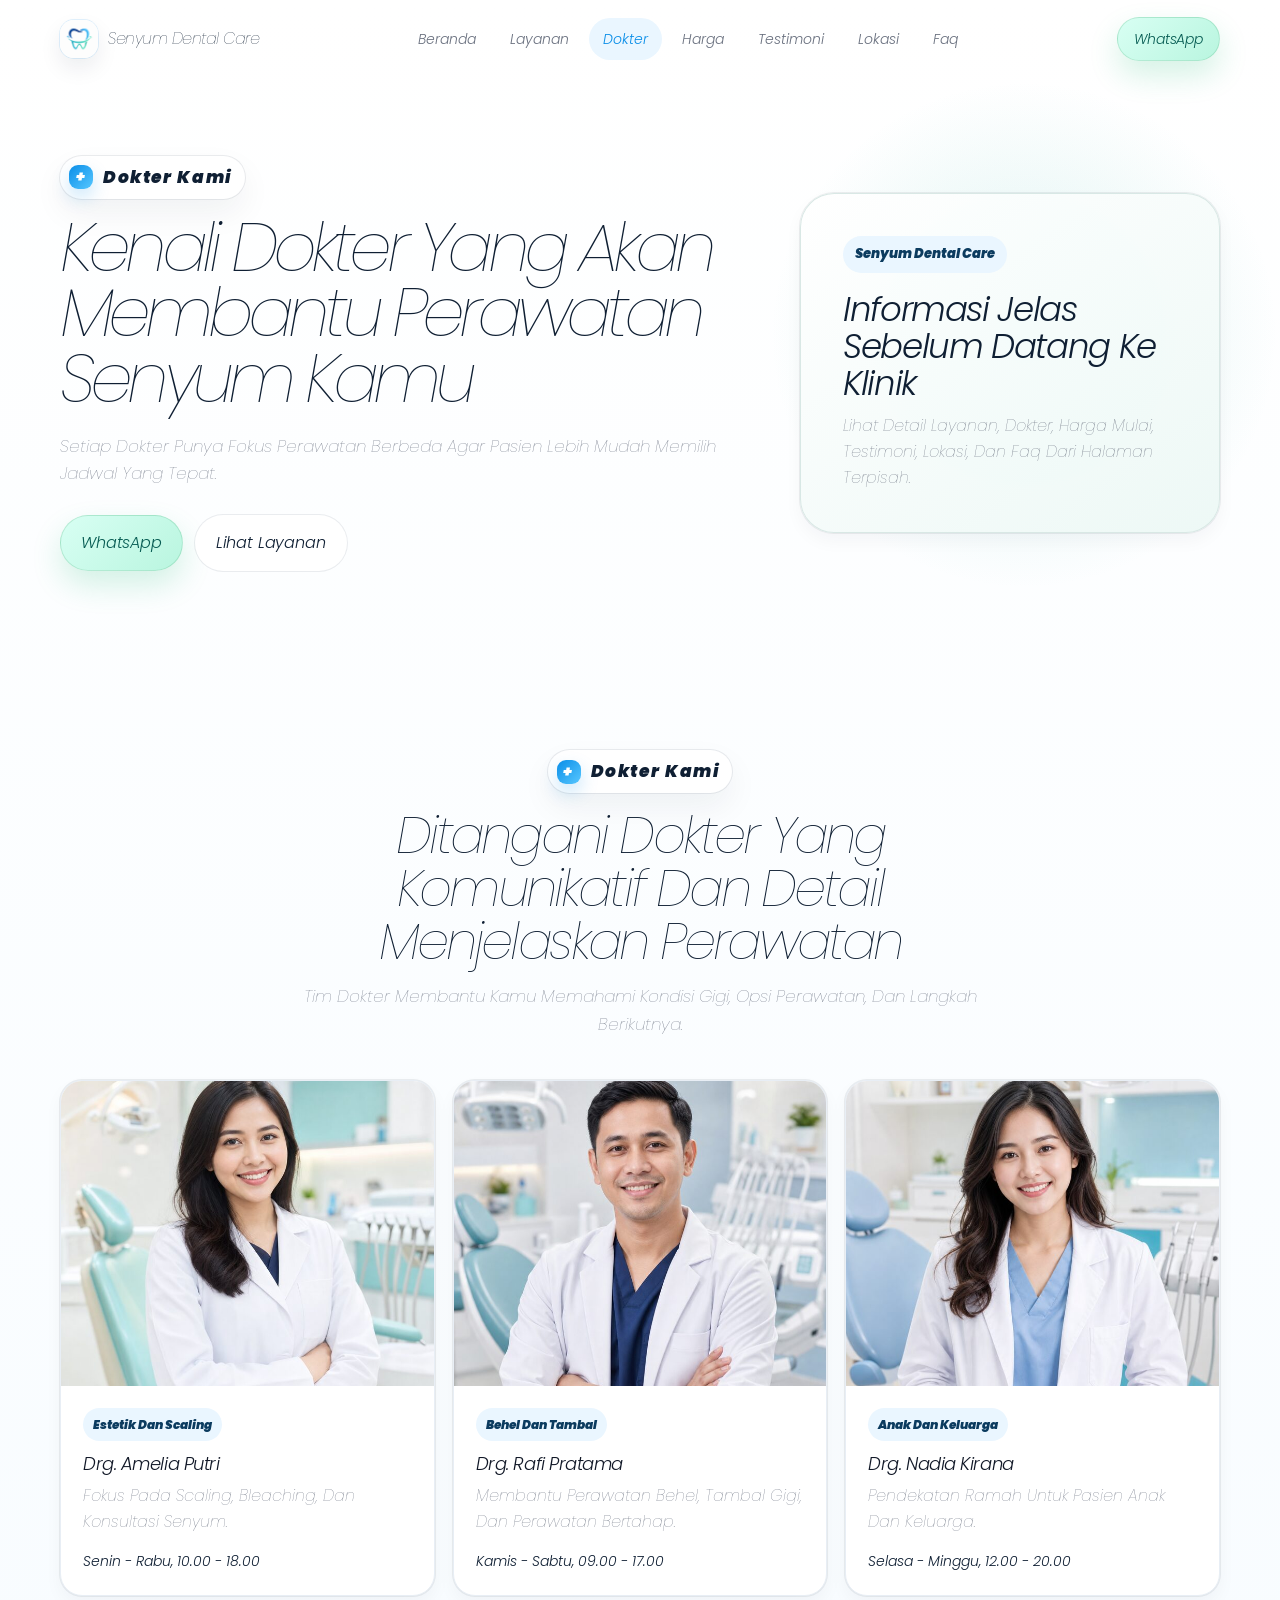
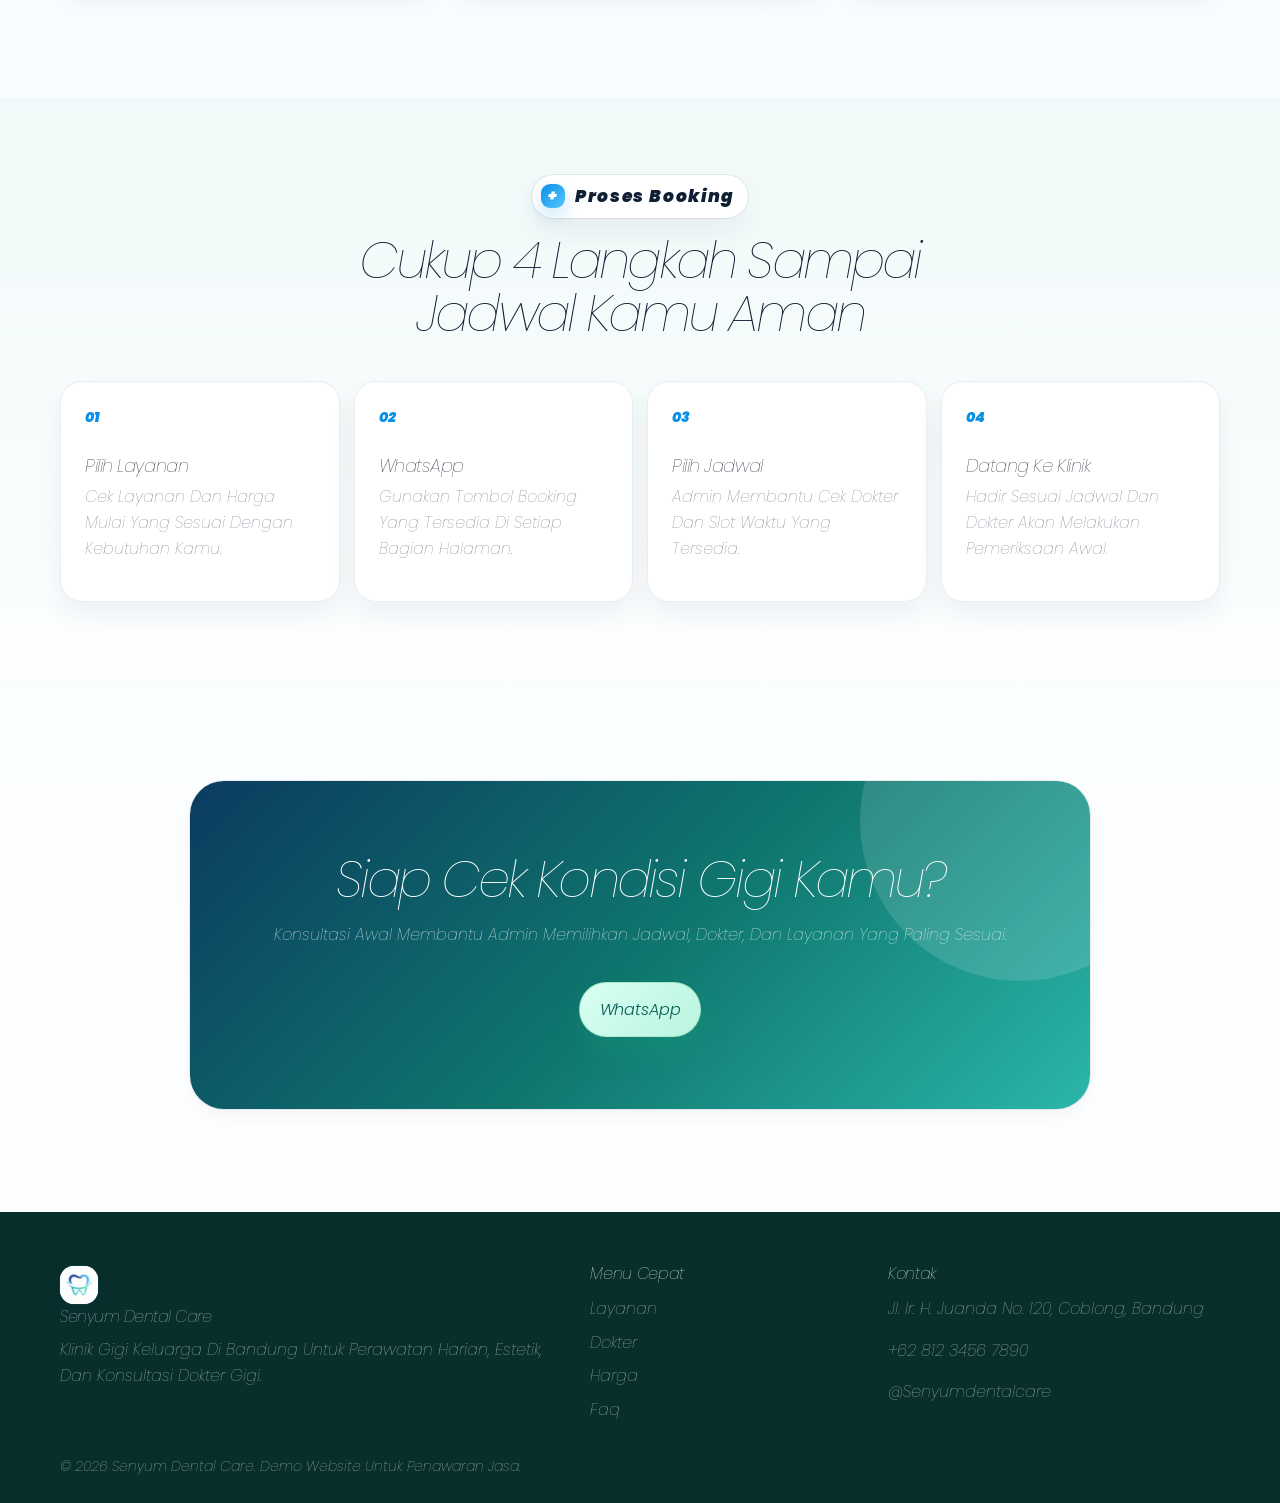
==== commit 3babbf6e: "Use Poppins italic typography and transparent navbar" ====
--- a/dokter/index.html
+++ b/dokter/index.html
@@ -3,19 +3,19 @@
 <head>
   <meta charset="utf-8">
   <meta name="viewport" content="width=device-width, initial-scale=1">
-  <title>dokter gigi | senyum dental care bandung</title>
+  <title>Dokter Gigi | Senyum Dental Care Bandung</title>
   <meta name="description" content="kenali tim dokter senyum dental care bandung beserta fokus perawatan dan jadwal praktik.">
   <meta name="theme-color" content="#0f766e">
-  <link rel="icon" type="image/png" href="/assets/logo-dental-web.png">
-  <link rel="apple-touch-icon" href="/assets/logo-dental-web.png">
+  <link rel="icon" type="image/png" href="/assets/favicon-dental-round.png">
+  <link rel="apple-touch-icon" href="/assets/favicon-dental-round.png">
   <meta property="og:type" content="website">
   <meta property="og:title" content="dokter gigi | senyum dental care bandung">
   <meta property="og:description" content="kenali tim dokter senyum dental care bandung beserta fokus perawatan dan jadwal praktik.">
   <meta property="og:image" content="/assets/hero-dental-web.jpg">
   <link rel="preconnect" href="https://fonts.googleapis.com">
   <link rel="preconnect" href="https://fonts.gstatic.com" crossorigin>
-  <link href="https://fonts.googleapis.com/css2?family=Geist:wght@400;500;600;700;800;850&family=Manrope:wght@400;500;600;700;800&display=swap" rel="stylesheet">
-  <link rel="stylesheet" href="/style.css?v=20260612-0930">
+  <link href="https://fonts.googleapis.com/css2?family=Poppins:ital,wght@1,100;1,300&display=swap" rel="stylesheet">
+  <link rel="stylesheet" href="/style.css?v=20260613-1235">
   <style id="mobile-footer-inline-fix">
     @media (max-width: 640px) {
       .site-footer { display: block !important; visibility: visible !important; opacity: 1 !important; position: relative !important; z-index: 5 !important; overflow: visible !important; background: #092f2d !important; color: #ffffff !important; padding: 42px 0 24px !important; border-radius: 24px 24px 0 0 !important; }
@@ -170,6 +170,6 @@
     <strong>WhatsApp</strong>
   </a>
 
-  <script src="/script.js?v=20260612-0930"></script>
+  <script src="/script.js?v=20260613-1235"></script>
 </body>
 </html>
--- a/style.css
+++ b/style.css
@@ -1845,18 +1845,21 @@
 }
 .price-hero .section-head,
 .price-hero .page-hero-card {
-  background: rgba(6, 25, 43, .78);
+  background: transparent;
   color: #ffffff;
+  box-shadow: none !important;
 }
 .price-hero .section-head h1,
 .price-hero .section-head p,
 .price-hero .page-hero-card strong,
 .price-hero .page-hero-card p {
   color: #ffffff;
+  text-shadow: 0 2px 16px rgba(0, 0, 0, .42);
 }
 .price-hero .page-hero-card span {
-  background: rgba(185, 245, 223, .18);
+  background: transparent;
   color: #b9f5df;
+  padding-inline: 0;
 }
 
 @media (max-width: 640px) {
@@ -1871,3 +1874,63 @@
     background-position: 42% center;
   }
 }
+
+/* requested typography and transparent navigation */
+:root {
+  --font: "Poppins", ui-sans-serif, system-ui, -apple-system, blinkmacsystemfont, "segoe ui", sans-serif;
+}
+body,
+button,
+input {
+  font-family: var(--font);
+  font-style: italic;
+  font-weight: 100;
+}
+h1,
+h2,
+h3,
+p,
+a,
+span,
+strong,
+small,
+li,
+summary,
+button,
+input {
+  font-family: inherit;
+  font-style: italic;
+  font-weight: 100;
+}
+.brand,
+.nav-menu a,
+.btn,
+strong,
+.price-list strong,
+.stat strong,
+.doctor-card h3,
+.service-card h3,
+.testimonial-card strong,
+.faq-item button,
+.footer-brand {
+  font-weight: 300;
+}
+.site-header {
+  background: transparent !important;
+  border-bottom-color: transparent !important;
+  box-shadow: none !important;
+}
+.nav-menu {
+  background: transparent;
+}
+.nav-toggle {
+  background: transparent;
+}
+@media (max-width: 640px) {
+  .site-header {
+    background: transparent !important;
+  }
+  .nav-menu {
+    background: #ffffff;
+  }
+}
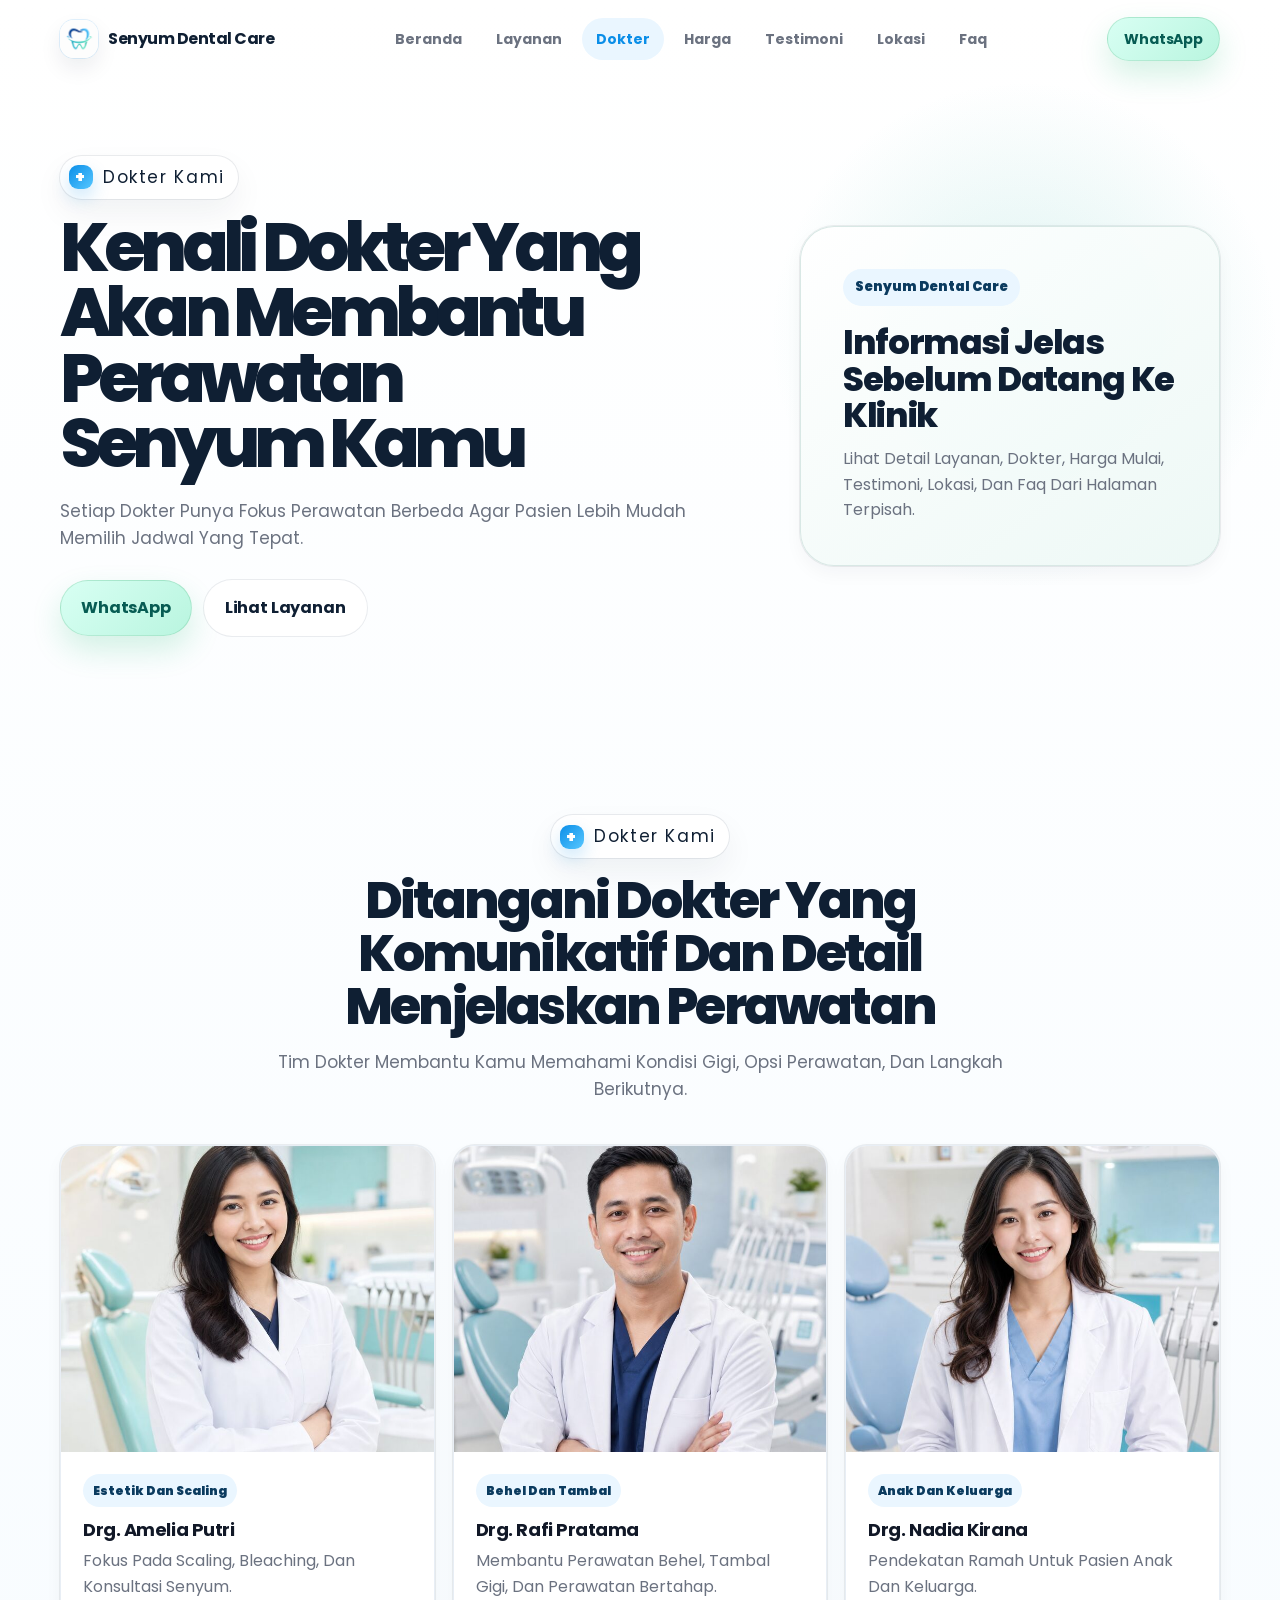
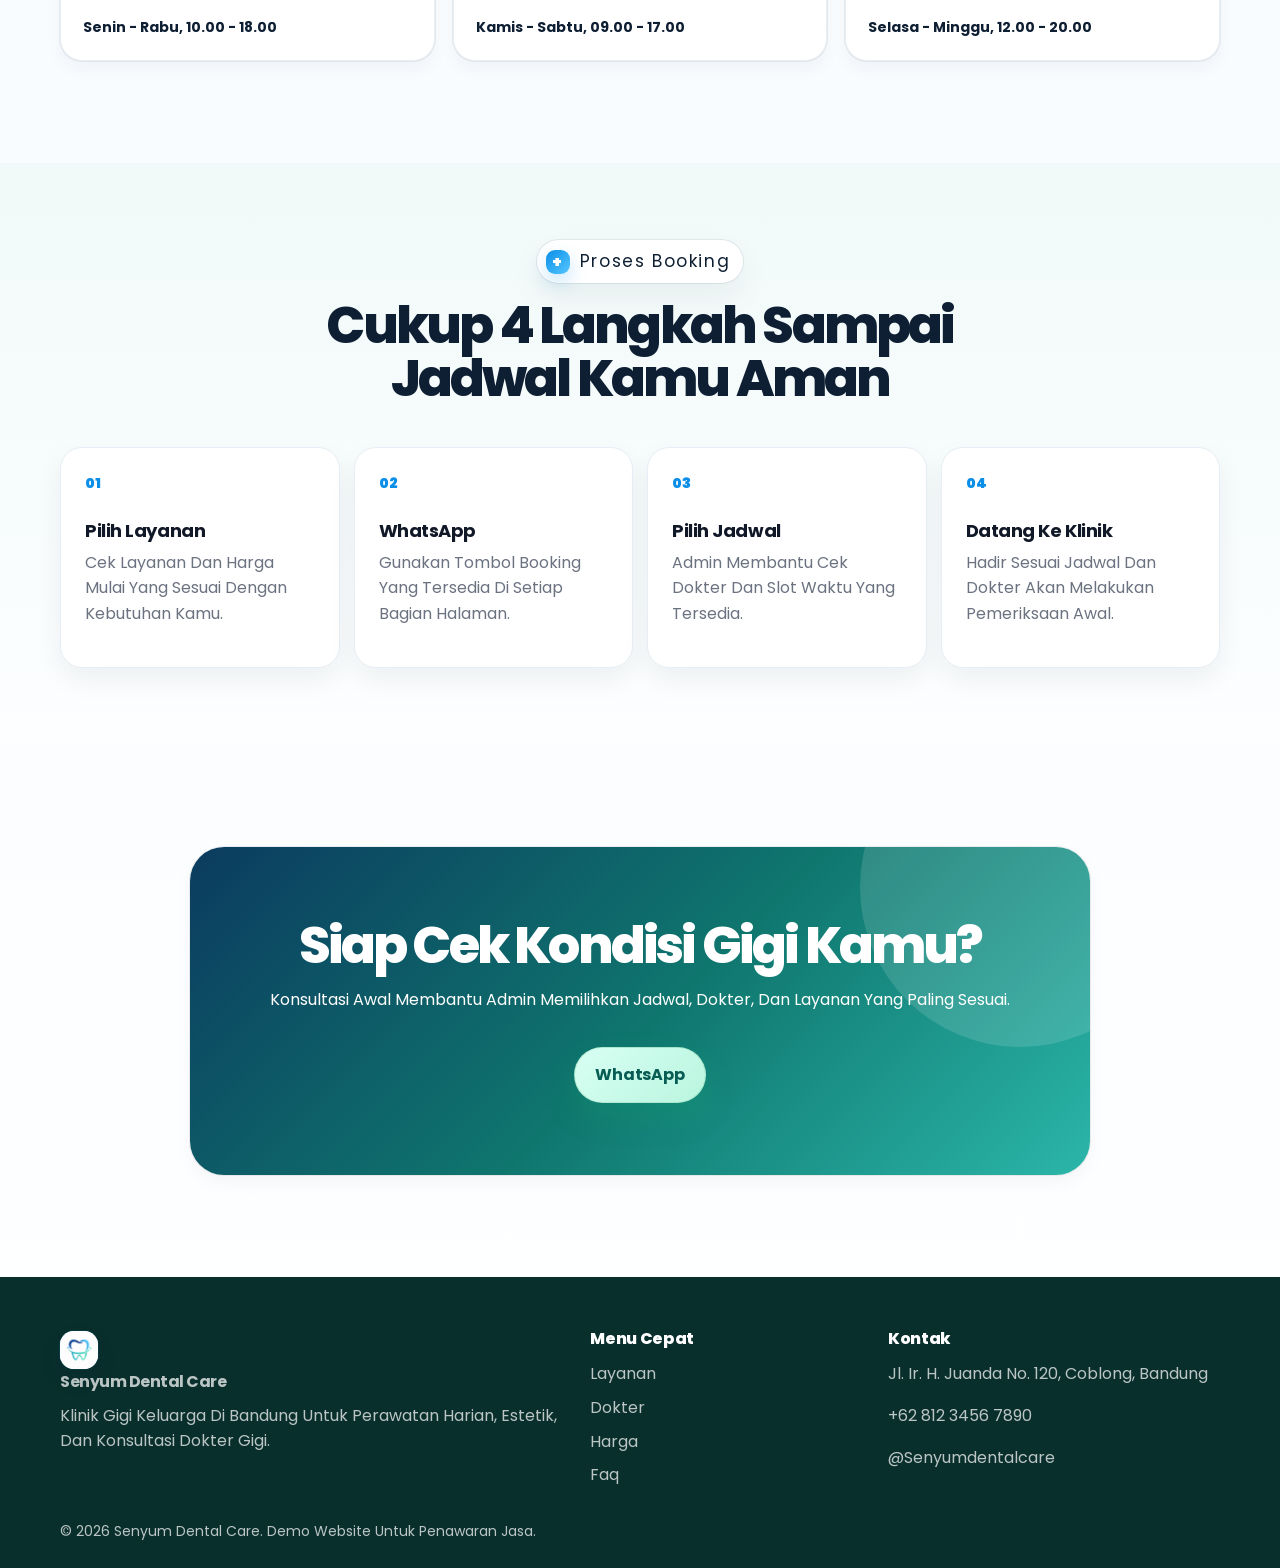
==== commit 7575a49f: "Improve Poppins typography readability" ====
--- a/dokter/index.html
+++ b/dokter/index.html
@@ -14,8 +14,8 @@
   <meta property="og:image" content="/assets/hero-dental-web.jpg">
   <link rel="preconnect" href="https://fonts.googleapis.com">
   <link rel="preconnect" href="https://fonts.gstatic.com" crossorigin>
-  <link href="https://fonts.googleapis.com/css2?family=Poppins:ital,wght@1,100;1,300&display=swap" rel="stylesheet">
-  <link rel="stylesheet" href="/style.css?v=20260613-1235">
+  <link href="https://fonts.googleapis.com/css2?family=Poppins:wght@400;500;600;700;800&display=swap" rel="stylesheet">
+  <link rel="stylesheet" href="/style.css?v=20260613-1245">
   <style id="mobile-footer-inline-fix">
     @media (max-width: 640px) {
       .site-footer { display: block !important; visibility: visible !important; opacity: 1 !important; position: relative !important; z-index: 5 !important; overflow: visible !important; background: #092f2d !important; color: #ffffff !important; padding: 42px 0 24px !important; border-radius: 24px 24px 0 0 !important; }
@@ -170,6 +170,6 @@
     <strong>WhatsApp</strong>
   </a>
 
-  <script src="/script.js?v=20260613-1235"></script>
+  <script src="/script.js?v=20260613-1245"></script>
 </body>
 </html>
--- a/style.css
+++ b/style.css
@@ -1883,8 +1883,8 @@
 button,
 input {
   font-family: var(--font);
-  font-style: italic;
-  font-weight: 100;
+  font-style: normal;
+  font-weight: 400;
 }
 h1,
 h2,
@@ -1899,8 +1899,7 @@
 button,
 input {
   font-family: inherit;
-  font-style: italic;
-  font-weight: 100;
+  font-style: normal;
 }
 .brand,
 .nav-menu a,
@@ -1913,7 +1912,27 @@
 .testimonial-card strong,
 .faq-item button,
 .footer-brand {
-  font-weight: 300;
+  font-weight: 700;
+}
+h1,
+h2,
+.hero-card strong,
+.page-hero-card strong,
+.final-card h2,
+.promo-card h2,
+.price-list strong,
+.stat strong {
+  font-weight: 800;
+}
+.section-head p,
+.hero-lead,
+.page-hero-card p,
+.service-card p,
+.doctor-card p,
+.testimonial-card p,
+.faq-answer,
+.footer-grid p {
+  font-weight: 400;
 }
 .site-header {
   background: transparent !important;
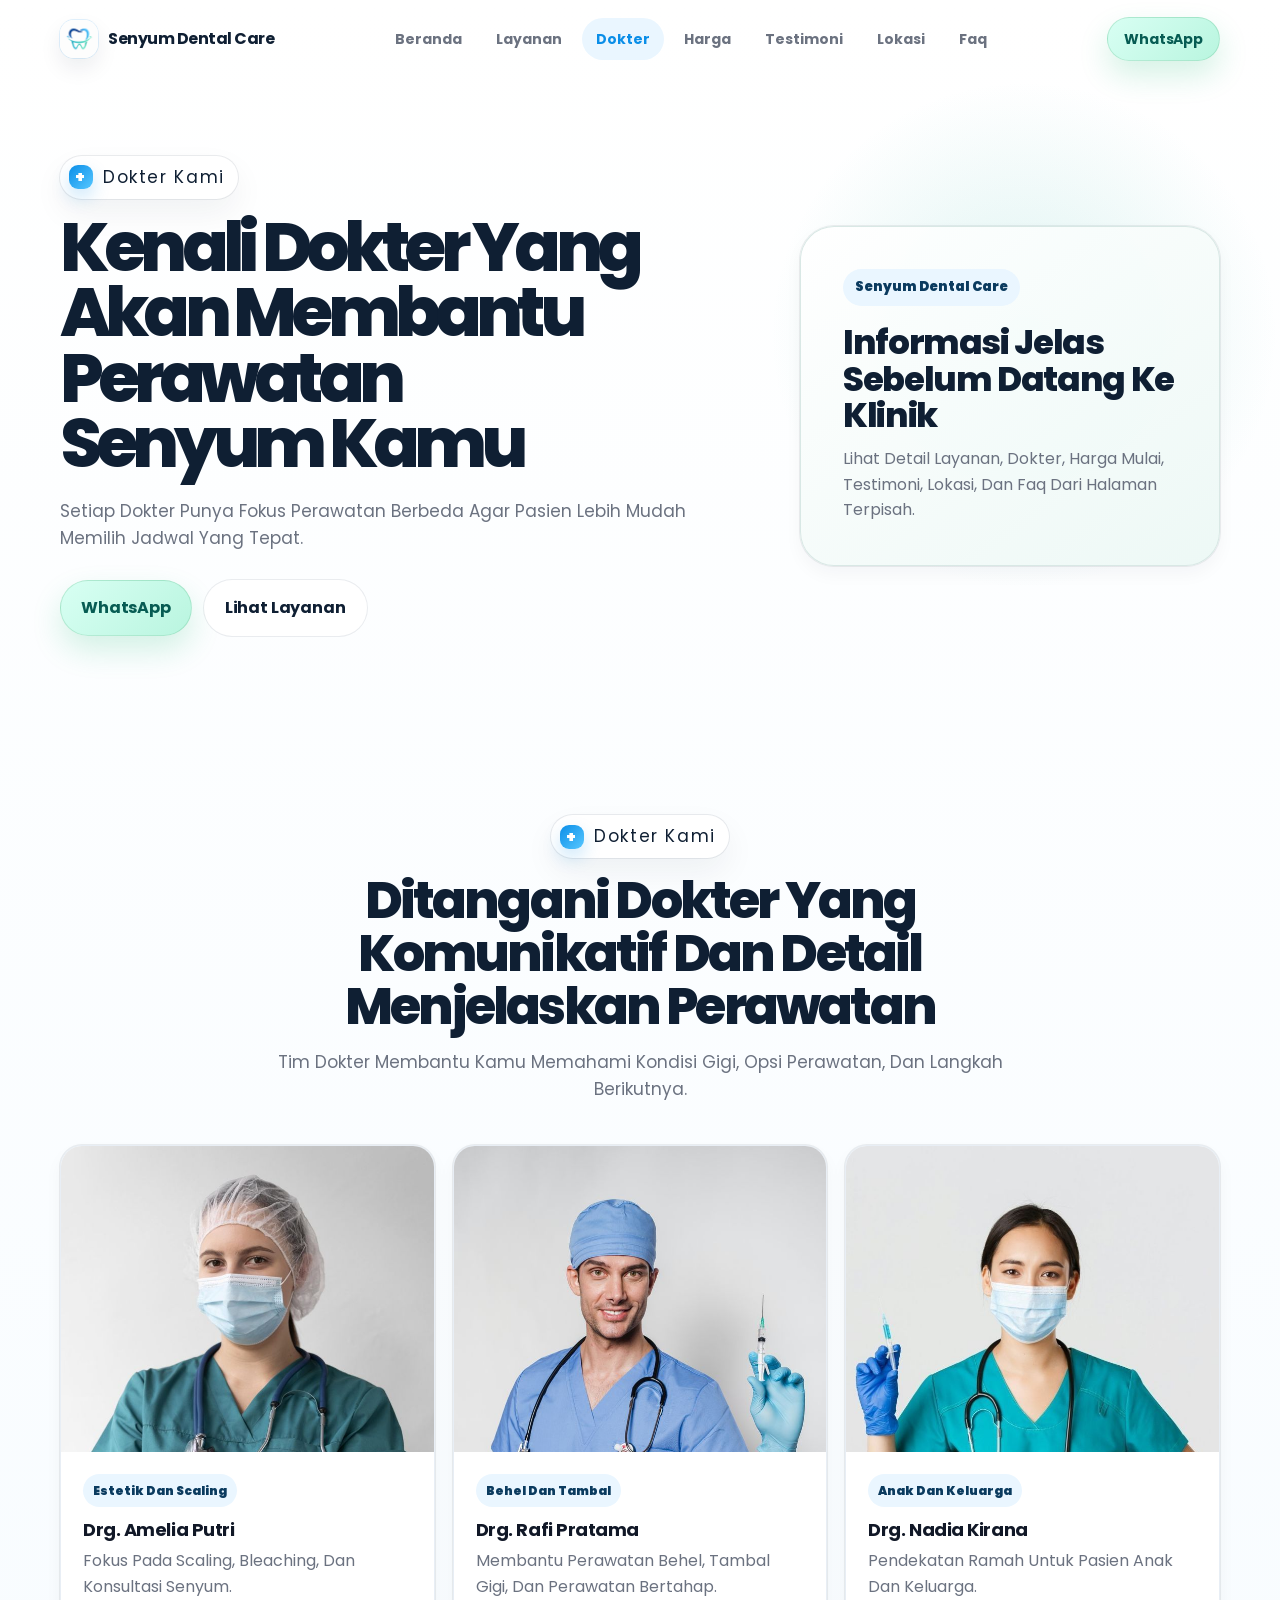
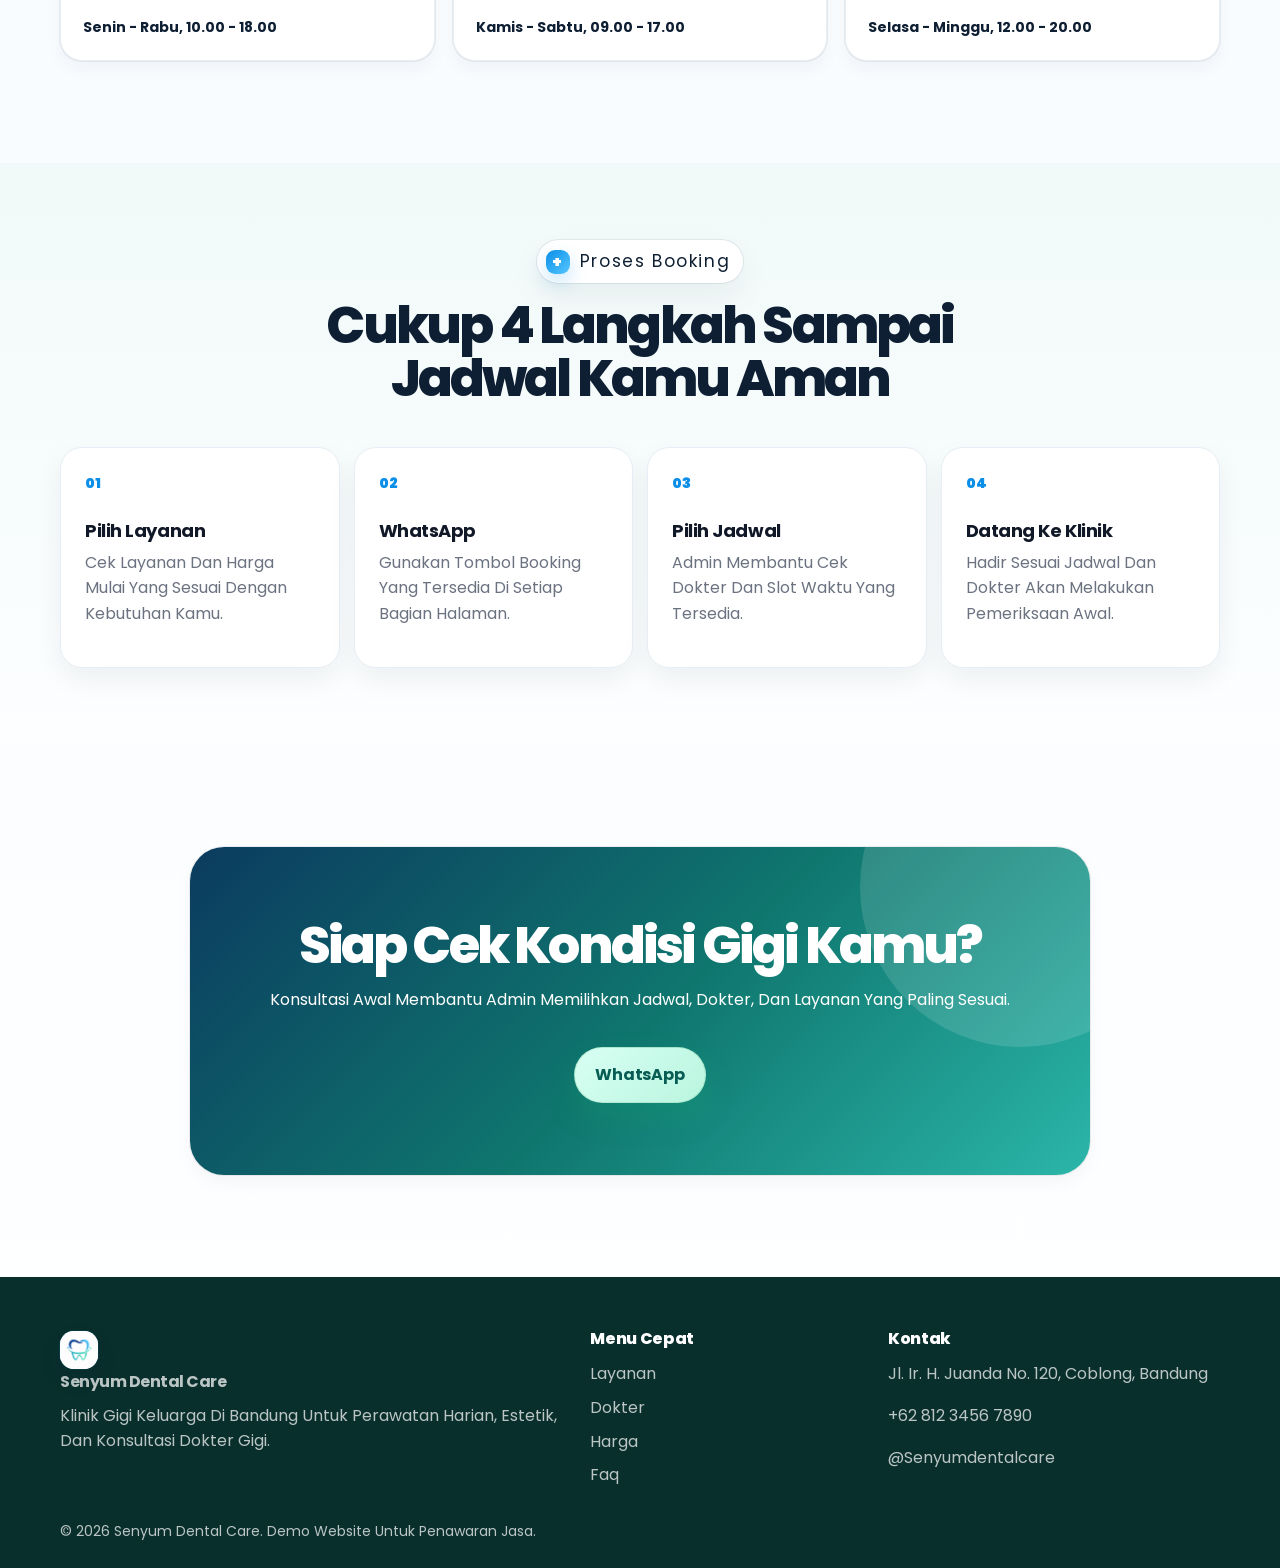
==== commit ce3ba805: "Update doctor profile photos" ====
--- a/dokter/index.html
+++ b/dokter/index.html
@@ -15,7 +15,7 @@
   <link rel="preconnect" href="https://fonts.googleapis.com">
   <link rel="preconnect" href="https://fonts.gstatic.com" crossorigin>
   <link href="https://fonts.googleapis.com/css2?family=Poppins:wght@400;500;600;700;800&display=swap" rel="stylesheet">
-  <link rel="stylesheet" href="/style.css?v=20260613-1245">
+  <link rel="stylesheet" href="/style.css?v=20260613-navscroll">
   <style id="mobile-footer-inline-fix">
     @media (max-width: 640px) {
       .site-footer { display: block !important; visibility: visible !important; opacity: 1 !important; position: relative !important; z-index: 5 !important; overflow: visible !important; background: #092f2d !important; color: #ffffff !important; padding: 42px 0 24px !important; border-radius: 24px 24px 0 0 !important; }
@@ -87,7 +87,7 @@
         </div>
         <div class="doctor-grid">
           <article class="doctor-card reveal">
-            <img src="/assets/doctor-amelia-web.jpg" loading="lazy" decoding="async" alt="avatar drg. amelia putri">
+            <img src="/DOKTER%20GIGI/dokter%201.jpeg" loading="lazy" decoding="async" alt="drg. amelia putri">
             <div>
               <span class="badge">estetik dan scaling</span>
               <h3>drg. amelia putri</h3>
@@ -96,7 +96,7 @@
             </div>
           </article>
           <article class="doctor-card reveal">
-            <img src="/assets/doctor-rafi-web.jpg" loading="lazy" decoding="async" alt="avatar drg. rafi pratama">
+            <img src="/DOKTER%20GIGI/dokter%202.jpeg" loading="lazy" decoding="async" alt="drg. rafi pratama">
             <div>
               <span class="badge">behel dan tambal</span>
               <h3>drg. rafi pratama</h3>
@@ -105,7 +105,7 @@
             </div>
           </article>
           <article class="doctor-card reveal">
-            <img src="/assets/doctor-nadia-web.jpg" loading="lazy" decoding="async" alt="avatar drg. nadia kirana">
+            <img src="/DOKTER%20GIGI/dokter%203.jpeg" loading="lazy" decoding="async" alt="drg. nadia kirana">
             <div>
               <span class="badge">anak dan keluarga</span>
               <h3>drg. nadia kirana</h3>
@@ -170,6 +170,6 @@
     <strong>WhatsApp</strong>
   </a>
 
-  <script src="/script.js?v=20260613-1245"></script>
+  <script src="/script.js?v=20260613-navscroll"></script>
 </body>
 </html>
--- a/style.css
+++ b/style.css
@@ -412,26 +412,30 @@
   min-height: 244px;
   display: flex;
   flex-direction: column;
-  padding: 24px;
+  padding: 0;
+  overflow: hidden;
   border-radius: var(--radius-md);
   transition: transform .2s ease, box-shadow .2s ease, border-color .2s ease;
 }
 .service-card:hover { transform: translatey(-4px); border-color: rgba(15,118,110,.28); box-shadow: var(--shadow-md); }
-.service-icon {
-  width: 48px;
-  height: 48px;
-  display: grid;
-  place-items: center;
-  margin-bottom: 18px;
-  border-radius: 18px;
-  background: linear-gradient(145deg, #e9fbf6, #d5f4ee);
-  color: var(--primary-dark);
-  font-size: 12px;
-  font-weight: 900;
-  letter-spacing: .08em;
-  text-transform: uppercase;
-}
-.service-card p { margin-bottom: 20px; }
+.service-photo {
+  width: 100%;
+  aspect-ratio: 4 / 3;
+  object-fit: cover;
+  display: block;
+  border-radius: var(--radius-md) var(--radius-md) 0 0;
+  background: #e8f4f1;
+}
+.service-card h3 {
+  padding: 22px 24px 0;
+}
+.service-card p {
+  padding: 0 24px;
+  margin: 10px 0 24px;
+}
+.service-card .card-bottom {
+  margin: auto 24px 24px;
+}
 .card-bottom { margin-top: auto; display: flex; justify-content: space-between; gap: 14px; align-items: center; }
 .card-bottom span { color: var(--navy); font-size: 14px; font-weight: 800; }
 .card-bottom a { color: var(--primary); font-size: 14px; font-weight: 900; }
@@ -460,7 +464,14 @@
   border-radius: var(--radius-md);
   background: white;
 }
-.doctor-card img { width: 100%; aspect-ratio: 1 / .82; object-fit: cover; background: var(--surface-soft); }
+.doctor-card img {
+  width: 100%;
+  aspect-ratio: 1 / .82;
+  object-fit: cover;
+  object-position: center top;
+  display: block;
+  background: var(--surface-soft);
+}
 .doctor-card div { padding: 22px; }
 .badge {
   display: inline-flex;
@@ -1072,29 +1083,6 @@
   background: linear-gradient(135deg, #0b3b5f, #16b86f);
   box-shadow: 0 8px 18px rgba(15, 31, 51, .14);
 }
-.service-icon {
-  width: auto;
-  min-width: 56px;
-  padding-inline: 13px;
-  border-radius: 16px;
-  background: linear-gradient(135deg, #eaf6ff 0%, #e8fff7 100%);
-  color: #0b3b5f;
-  box-shadow: inset 0 0 0 1px rgba(10, 142, 232, .12);
-}
-.home-pages .service-card:nth-child(1) .service-icon::before { content: "Gigi"; }
-.home-pages .service-card:nth-child(2) .service-icon::before { content: "Dokter"; }
-.home-pages .service-card:nth-child(3) .service-icon::before { content: "Harga"; }
-.home-pages .service-card:nth-child(4) .service-icon::before { content: "Ulasan"; }
-.home-pages .service-card:nth-child(5) .service-icon::before { content: "Maps"; }
-.home-pages .service-card:nth-child(6) .service-icon::before { content: "FAQ"; }
-.home-pages .service-icon {
-  font-size: 0;
-}
-.home-pages .service-icon::before {
-  font-size: 12px;
-  font-weight: 900;
-  letter-spacing: .04em;
-}
 .pricing-shell {
   border: 0;
   background:
@@ -1160,9 +1148,6 @@
   }
   .brand-mark::before {
     font-size: 11px;
-  }
-  .home-pages .service-icon {
-    min-width: 62px;
   }
 }
 
@@ -1696,26 +1681,6 @@
   background: linear-gradient(135deg, #0a8ee8 0%, #57c7ff 100%) !important;
   box-shadow: 0 8px 18px rgba(10, 142, 232, .22) !important;
 }
-.home-pages .service-card {
-  align-items: center;
-  text-align: center;
-}
-.home-pages .service-icon {
-  min-width: 88px;
-  justify-content: center;
-  margin-inline: auto;
-  text-align: center;
-}
-.home-pages .service-icon::before {
-  display: block;
-  width: 100%;
-  text-align: center;
-}
-.home-pages .card-bottom {
-  width: 100%;
-  justify-content: center;
-  text-align: center;
-}
 .footer-bottom {
   margin-top: 24px;
   padding-top: 0;
@@ -1723,13 +1688,6 @@
 }
 
 @media (max-width: 640px) {
-  .home-pages .service-card {
-    align-items: center;
-  }
-  .home-pages .card-bottom {
-    align-items: center;
-    flex-direction: column;
-  }
   .footer-bottom {
     margin-top: 18px !important;
     padding-top: 0 !important;
@@ -1953,3 +1911,18 @@
     background: #ffffff;
   }
 }
+
+/* mobile scroll behavior: hide header while scrolling down, reveal on scroll up */
+@media (max-width: 768px) {
+  .site-header {
+    z-index: 120;
+    transform: translateY(0);
+    transition: transform 260ms ease, box-shadow 260ms ease;
+    will-change: transform;
+  }
+
+  body.is-nav-hidden:not(.menu-open) .site-header {
+    transform: translateY(-110%);
+    box-shadow: none !important;
+  }
+}
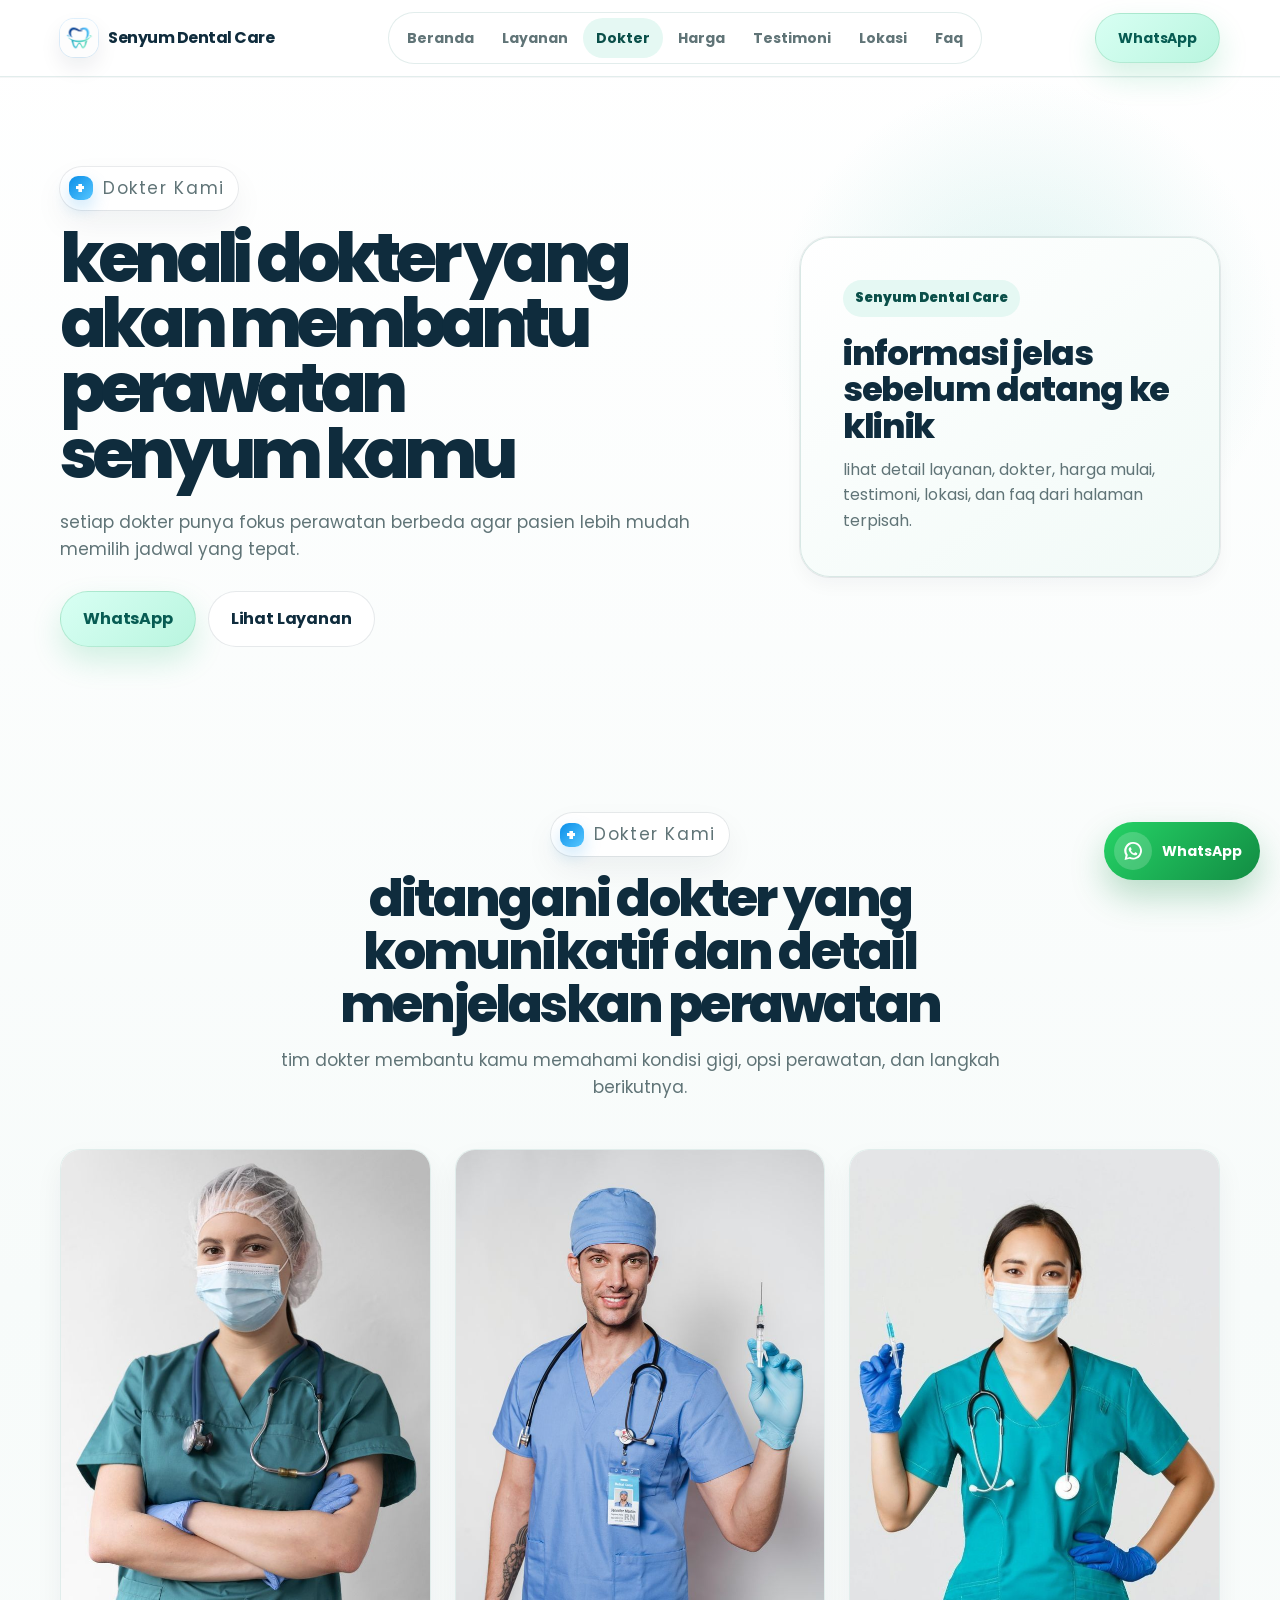
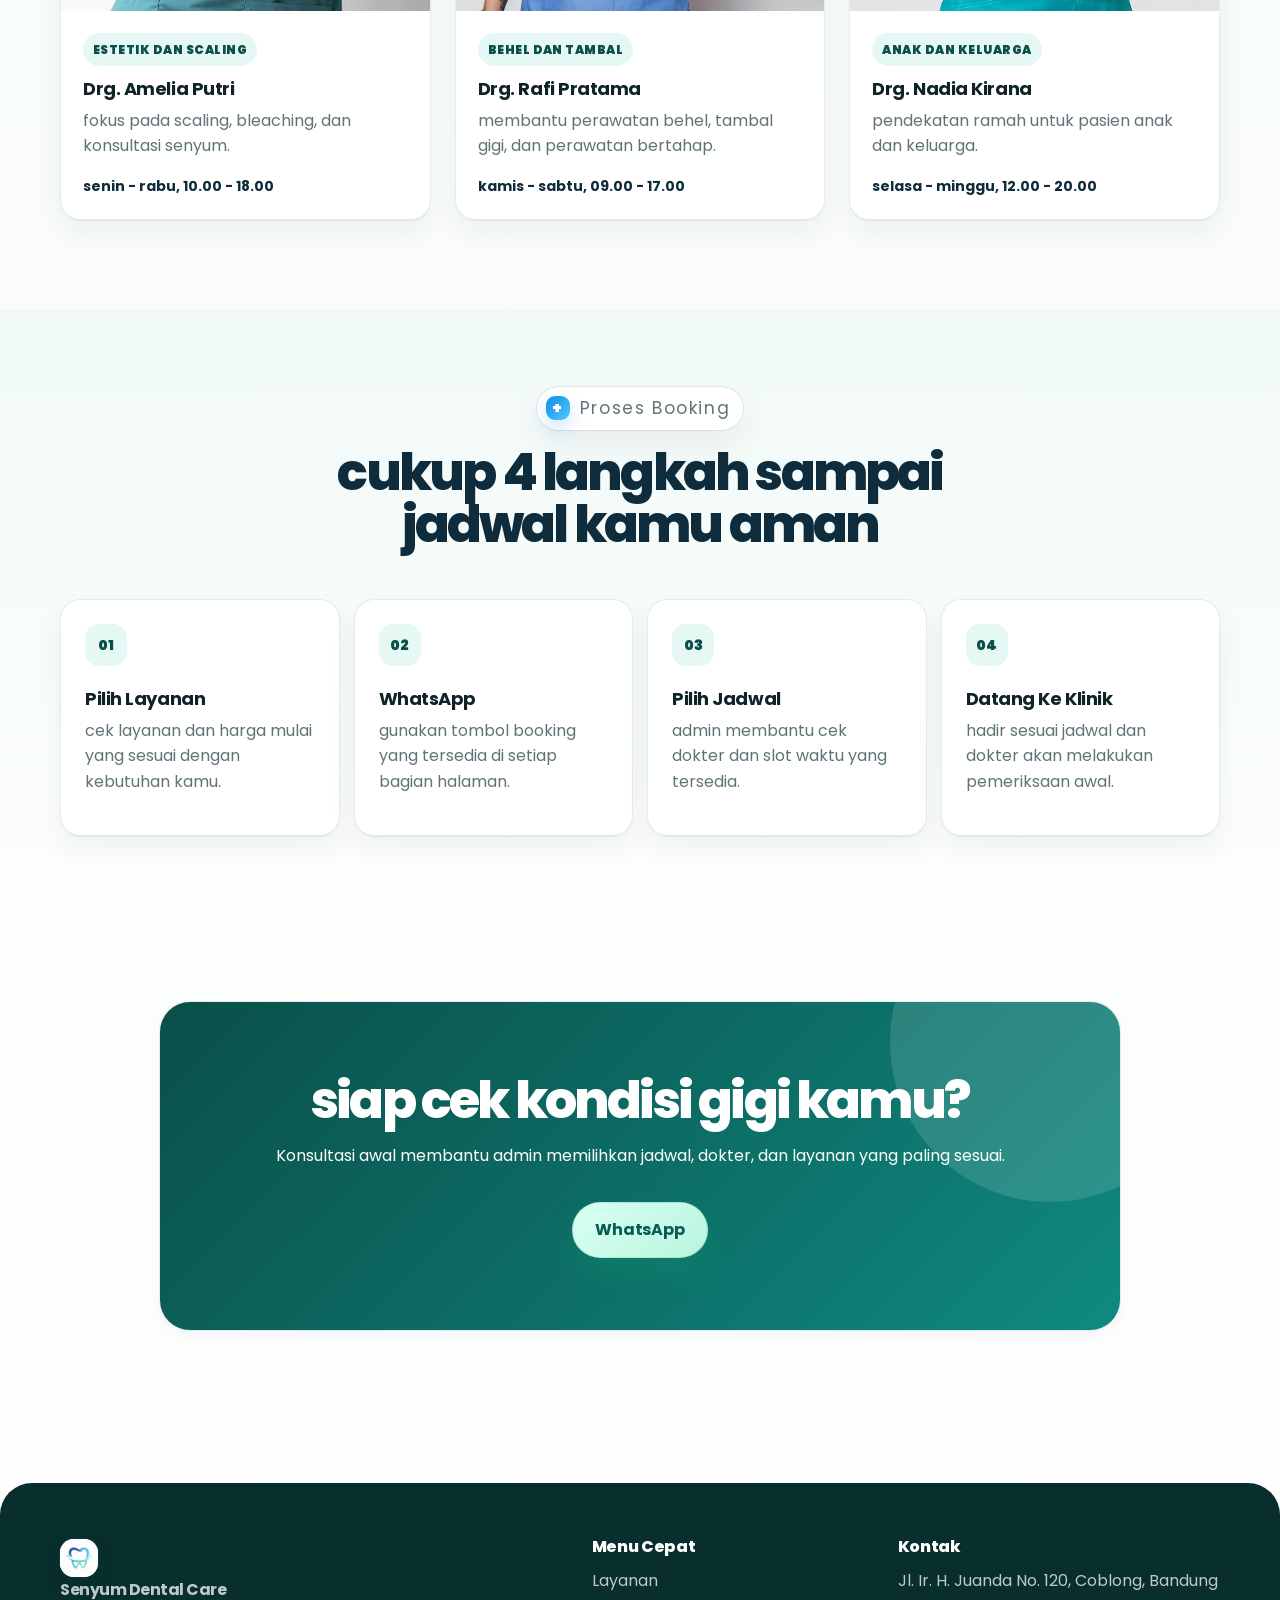
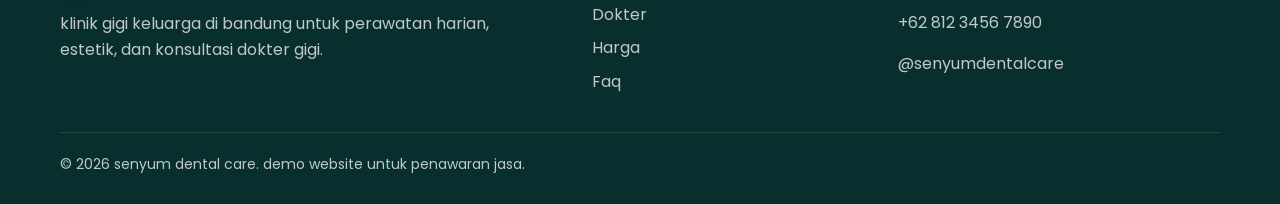
==== commit 80af23d0: "Refine site aesthetics and WhatsApp button" ====
--- a/dokter/index.html
+++ b/dokter/index.html
@@ -15,19 +15,7 @@
   <link rel="preconnect" href="https://fonts.googleapis.com">
   <link rel="preconnect" href="https://fonts.gstatic.com" crossorigin>
   <link href="https://fonts.googleapis.com/css2?family=Poppins:wght@400;500;600;700;800&display=swap" rel="stylesheet">
-  <link rel="stylesheet" href="/style.css?v=20260613-navscroll">
-  <style id="mobile-footer-inline-fix">
-    @media (max-width: 640px) {
-      .site-footer { display: block !important; visibility: visible !important; opacity: 1 !important; position: relative !important; z-index: 5 !important; overflow: visible !important; background: #092f2d !important; color: #ffffff !important; padding: 42px 0 24px !important; border-radius: 24px 24px 0 0 !important; }
-      .site-footer *, .site-footer *::before, .site-footer *::after { visibility: visible !important; opacity: 1 !important; }
-      .site-footer .container { display: block !important; width: min(100% - 32px, var(--container)) !important; }
-      .site-footer .footer-grid { display: grid !important; grid-template-columns: 1fr !important; gap: 24px !important; }
-      .site-footer .footer-brand, .site-footer .brand { display: inline-flex !important; color: #ffffff !important; }
-      .site-footer h2 { display: block !important; color: #ffffff !important; font-size: 15px !important; line-height: 1.25 !important; margin: 0 0 10px !important; }
-      .site-footer p, .site-footer a { display: block !important; position: static !important; color: rgba(255,255,255,.78) !important; font-size: 15px !important; line-height: 1.55 !important; margin: 0 0 8px !important; }
-      .site-footer .footer-bottom { display: block !important; margin-top: 20px !important; padding-top: 18px !important; border-top: 0 !important; }
-    }
-  </style>
+  <link rel="stylesheet" href="/style.css?v=20260613-aesthetic">
 </head>
 <body>
   <a class="skip-link" href="#main">lewati ke konten utama</a>
@@ -166,10 +154,10 @@
   </footer>
 
   <a class="sticky-whatsapp js-whatsapp" href="#" aria-label="WhatsApp">
-    <span>WA</span>
+    <span class="wa-icon" aria-hidden="true"><svg viewBox="0 0 32 32" focusable="false"><path d="M16 4a11.6 11.6 0 0 0-9.9 17.7L4.8 28l6.5-1.7A11.7 11.7 0 1 0 16 4Zm0 2.3a9.4 9.4 0 0 1 8 14.3 9.4 9.4 0 0 1-11.7 3.5l-.4-.2-3.8 1 1-3.7-.3-.4A9.4 9.4 0 0 1 16 6.3Zm-4.1 4.8c-.2 0-.5.1-.7.4-.3.3-1 1-1 2.3s1 2.7 1.1 2.9c.1.2 2 3.2 4.9 4.3 2.4 1 2.9.8 3.4.7.5-.1 1.7-.7 1.9-1.4.2-.7.2-1.3.2-1.4-.1-.1-.2-.2-.5-.4l-1.8-.9c-.3-.1-.5-.2-.7.2l-.9 1.1c-.2.2-.3.3-.6.1-.3-.1-1.2-.4-2.3-1.4-.9-.8-1.4-1.7-1.6-2-.2-.3 0-.5.1-.6l.4-.5c.1-.2.2-.3.3-.5.1-.2 0-.4 0-.5l-.8-1.9c-.2-.4-.4-.5-.7-.5h-.6Z" fill="currentColor"/></svg></span>
     <strong>WhatsApp</strong>
   </a>
 
-  <script src="/script.js?v=20260613-navscroll"></script>
+  <script src="/script.js?v=20260613-aesthetic"></script>
 </body>
 </html>
--- a/style.css
+++ b/style.css
@@ -466,9 +466,9 @@
 }
 .doctor-card img {
   width: 100%;
-  aspect-ratio: 1 / .82;
+  aspect-ratio: 4 / 5;
   object-fit: cover;
-  object-position: center top;
+  object-position: center 18%;
   display: block;
   background: var(--surface-soft);
 }
@@ -697,8 +697,20 @@
   font-size: 12px;
 }
 
-.reveal { opacity: 1; transform: none; }
-.reveal.is-visible { opacity: 1; transform: none; }
+.reveal {
+  opacity: 0;
+  transform: translate3d(0, 14px, 0);
+  transition:
+    opacity .42s ease,
+    transform .42s cubic-bezier(.2, .8, .2, 1);
+  transition-delay: var(--reveal-delay, 0ms);
+  will-change: opacity, transform;
+}
+.reveal.is-visible {
+  opacity: 1;
+  transform: translate3d(0, 0, 0);
+  will-change: auto;
+}
 
 @media (max-width: 980px) {
   .nav-cta { display: none; }
@@ -1926,3 +1938,435 @@
     box-shadow: none !important;
   }
 }
+
+/* aesthetic structure refresh: clean clinic layout, low-cost paint */
+:root {
+  --bg: #f7fbfa;
+  --surface-soft: #f1faf7;
+  --ink: #102326;
+  --muted: #607477;
+  --line: #dfecea;
+  --primary: #0f8d84;
+  --primary-dark: #0a4f49;
+  --primary-soft: #e5f8f3;
+  --navy: #0f2c3d;
+  --shadow-sm: 0 1px 0 rgba(15, 44, 61, .06), 0 12px 28px rgba(15, 44, 61, .055);
+  --shadow-md: 0 1px 0 rgba(15, 44, 61, .07), 0 20px 48px rgba(15, 44, 61, .085);
+  --radius-sm: 12px;
+  --radius-md: 20px;
+  --radius-lg: 30px;
+  --section: clamp(68px, 7vw, 112px);
+}
+
+body {
+  background:
+    linear-gradient(180deg, #ffffff 0%, #f7fbfa 38%, #ffffff 100%);
+  color: var(--ink);
+  text-transform: none;
+}
+
+.site-header {
+  background: rgba(255, 255, 255, .92) !important;
+  border-bottom: 1px solid rgba(223, 236, 234, .9) !important;
+  box-shadow: 0 1px 0 rgba(15, 44, 61, .04) !important;
+}
+
+.nav {
+  min-height: 76px;
+}
+
+.nav-menu {
+  gap: 2px;
+  padding: 5px;
+  border: 1px solid rgba(223, 236, 234, .9);
+  background: rgba(255, 255, 255, .8);
+}
+
+.nav-menu a {
+  padding: 9px 13px;
+}
+
+.nav-menu a:hover,
+.nav-menu a:focus-visible,
+.nav-menu a.is-active {
+  color: var(--primary-dark);
+  background: var(--primary-soft);
+}
+
+.btn {
+  min-height: 50px;
+  padding-inline: 22px;
+}
+
+.btn-primary {
+  color: #ffffff;
+  background: linear-gradient(135deg, #16b86f, #0f8d84);
+  border-color: transparent;
+  box-shadow: 0 14px 30px rgba(15, 141, 132, .18);
+}
+
+.btn-primary:hover {
+  box-shadow: 0 18px 38px rgba(15, 141, 132, .24);
+}
+
+.btn-ghost {
+  border-color: rgba(15, 44, 61, .1);
+  box-shadow: none;
+}
+
+.hero-copy {
+  max-width: 700px;
+  padding: clamp(24px, 4vw, 44px);
+  border: 1px solid rgba(255, 255, 255, .82);
+  background: rgba(255, 255, 255, .84);
+  box-shadow: var(--shadow-md);
+}
+
+.hero-card,
+.page-hero-card,
+.pricing-shell,
+.map-card,
+.promo-card,
+.final-card {
+  border-radius: var(--radius-lg);
+}
+
+.page-hero {
+  padding-top: clamp(48px, 7vw, 92px);
+}
+
+.page-hero-card {
+  background: linear-gradient(145deg, #ffffff, #f1faf7);
+}
+
+.section-head {
+  margin-bottom: clamp(28px, 4vw, 48px);
+}
+
+.section-head h2 {
+  max-width: 760px;
+  margin-inline: auto;
+}
+
+.section-head.left h2 {
+  margin-inline: 0;
+}
+
+.section-head p,
+.page-hero-card p,
+.service-card p,
+.doctor-card p,
+.testimonial-card p,
+.faq-answer p {
+  color: var(--muted);
+}
+
+.service-grid,
+.doctor-grid {
+  gap: clamp(16px, 2vw, 24px);
+}
+
+.service-card,
+.doctor-card,
+.testimonial-card,
+.faq-item,
+.step-card,
+.price-list div,
+.problem-list article {
+  border-color: rgba(223, 236, 234, .95);
+  background: rgba(255, 255, 255, .96);
+  box-shadow: var(--shadow-sm) !important;
+}
+
+.service-card,
+.doctor-card,
+.testimonial-card,
+.faq-item,
+.step-card,
+.price-list div {
+  transition:
+    transform .16s ease,
+    box-shadow .16s ease,
+    border-color .16s ease;
+}
+
+@media (hover: hover) {
+  .service-card:hover,
+  .doctor-card:hover,
+  .testimonial-card:hover,
+  .price-list div:hover {
+    transform: translate3d(0, -3px, 0);
+    border-color: rgba(15, 141, 132, .22);
+    box-shadow: var(--shadow-md) !important;
+  }
+}
+
+.service-photo {
+  aspect-ratio: 16 / 11;
+}
+
+.service-card h3,
+.service-card p {
+  padding-inline: 22px;
+}
+
+.service-card h3 {
+  padding-top: 20px;
+}
+
+.service-card .card-bottom {
+  margin: auto 22px 22px;
+  padding-top: 16px;
+  border-top: 1px solid rgba(223, 236, 234, .9);
+}
+
+.card-bottom a,
+.mini-link.js-whatsapp {
+  color: var(--primary-dark);
+}
+
+.doctor-card img {
+  aspect-ratio: 4 / 5;
+  object-position: center 16%;
+}
+
+.doctor-card div {
+  padding: 22px;
+}
+
+.badge,
+.price-list span {
+  letter-spacing: .04em;
+  text-transform: uppercase;
+}
+
+.step-card {
+  min-height: 188px;
+}
+
+.step-card span {
+  width: 42px;
+  height: 42px;
+  display: grid;
+  place-items: center;
+  margin-bottom: 22px;
+  border-radius: 14px;
+  color: var(--primary-dark);
+  background: var(--primary-soft);
+}
+
+.testimonial-grid {
+  column-gap: 20px;
+}
+
+.testimonial-card {
+  padding: 26px;
+}
+
+.faq-list {
+  gap: 14px;
+}
+
+.faq-item button {
+  padding: 20px 22px;
+}
+
+.promo-card,
+.final-card {
+  background:
+    linear-gradient(135deg, rgba(10, 79, 73, .96), rgba(15, 141, 132, .94)),
+    #0a4f49;
+}
+
+.final-card {
+  max-width: 960px;
+}
+
+.site-footer {
+  margin-top: clamp(34px, 5vw, 64px);
+  padding: 56px 0 28px;
+  border-radius: 32px 32px 0 0;
+  background: #082f2d;
+}
+
+.footer-grid {
+  align-items: start;
+  gap: clamp(24px, 4vw, 48px);
+}
+
+.site-footer h2 {
+  margin-bottom: 12px;
+  color: #ffffff;
+}
+
+.site-footer p,
+.site-footer a {
+  color: rgba(255, 255, 255, .74);
+}
+
+.footer-bottom {
+  margin-top: 30px;
+  padding-top: 20px;
+  border-top: 1px solid rgba(255, 255, 255, .12) !important;
+}
+
+.sticky-whatsapp {
+  right: 20px;
+  bottom: 20px;
+  z-index: 140;
+  display: inline-flex !important;
+  min-height: 58px;
+  padding: 10px 18px 10px 10px;
+  color: #ffffff;
+  background: linear-gradient(135deg, #25d366, #128c43);
+  box-shadow: 0 16px 34px rgba(18, 140, 67, .28) !important;
+}
+
+.sticky-whatsapp .wa-icon {
+  width: 38px;
+  height: 38px;
+  display: grid;
+  place-items: center;
+  color: #ffffff;
+  background: rgba(255, 255, 255, .18);
+}
+
+.sticky-whatsapp svg {
+  width: 24px;
+  height: 24px;
+}
+
+.sticky-whatsapp strong {
+  color: #ffffff;
+  font-size: 14px;
+}
+
+@media (max-width: 980px) {
+  .nav-menu {
+    background: rgba(255, 255, 255, .98);
+  }
+
+  .page-hero-grid {
+    gap: 24px;
+  }
+}
+
+@media (max-width: 640px) {
+  .container {
+    width: min(100% - 28px, var(--container));
+  }
+
+  .section-pad {
+    padding-block: 54px;
+  }
+
+  .nav {
+    min-height: 72px;
+  }
+
+  .nav-menu {
+    inset: 76px 14px auto;
+  }
+
+  h1 {
+    max-width: 12ch;
+    font-size: clamp(42px, 12vw, 56px);
+    letter-spacing: -.06em;
+  }
+
+  h2 {
+    font-size: clamp(28px, 8vw, 38px);
+    line-height: 1.08;
+  }
+
+  .hero {
+    min-height: auto;
+    padding-block: 92px 54px;
+  }
+
+  .hero-copy {
+    padding: 20px;
+    border-radius: 22px;
+  }
+
+  .hero-lead {
+    max-width: 32ch;
+    margin-bottom: 28px;
+    font-size: 17px;
+  }
+
+  .page-hero {
+    padding-top: 34px;
+  }
+
+  .page-hero h1 {
+    max-width: 13ch;
+    font-size: clamp(36px, 11vw, 48px);
+  }
+
+  .page-hero-card {
+    padding: 24px;
+    border-radius: 22px;
+  }
+
+  .service-photo {
+    aspect-ratio: 4 / 3;
+  }
+
+  .service-card h3,
+  .service-card p {
+    padding-inline: 18px;
+  }
+
+  .service-card .card-bottom {
+    margin: auto 18px 18px;
+  }
+
+  .doctor-card div,
+  .testimonial-card,
+  .step-card {
+    padding: 20px;
+  }
+
+  .promo-card,
+  .final-card {
+    padding: 28px 22px;
+    border-radius: 24px;
+  }
+
+  .site-footer {
+    padding: 42px 0 24px;
+    border-radius: 24px 24px 0 0;
+  }
+
+  .footer-grid {
+    grid-template-columns: 1fr;
+    gap: 22px;
+  }
+
+  .sticky-whatsapp {
+    right: 14px;
+    bottom: 14px;
+    min-height: 54px;
+    padding: 8px;
+  }
+
+  .sticky-whatsapp strong {
+    display: none;
+  }
+
+  .sticky-whatsapp .wa-icon {
+    width: 38px;
+    height: 38px;
+  }
+}
+
+@media (prefers-reduced-motion: reduce) {
+  .service-card,
+  .doctor-card,
+  .testimonial-card,
+  .price-list div,
+  .sticky-whatsapp {
+    transition: none !important;
+  }
+}
